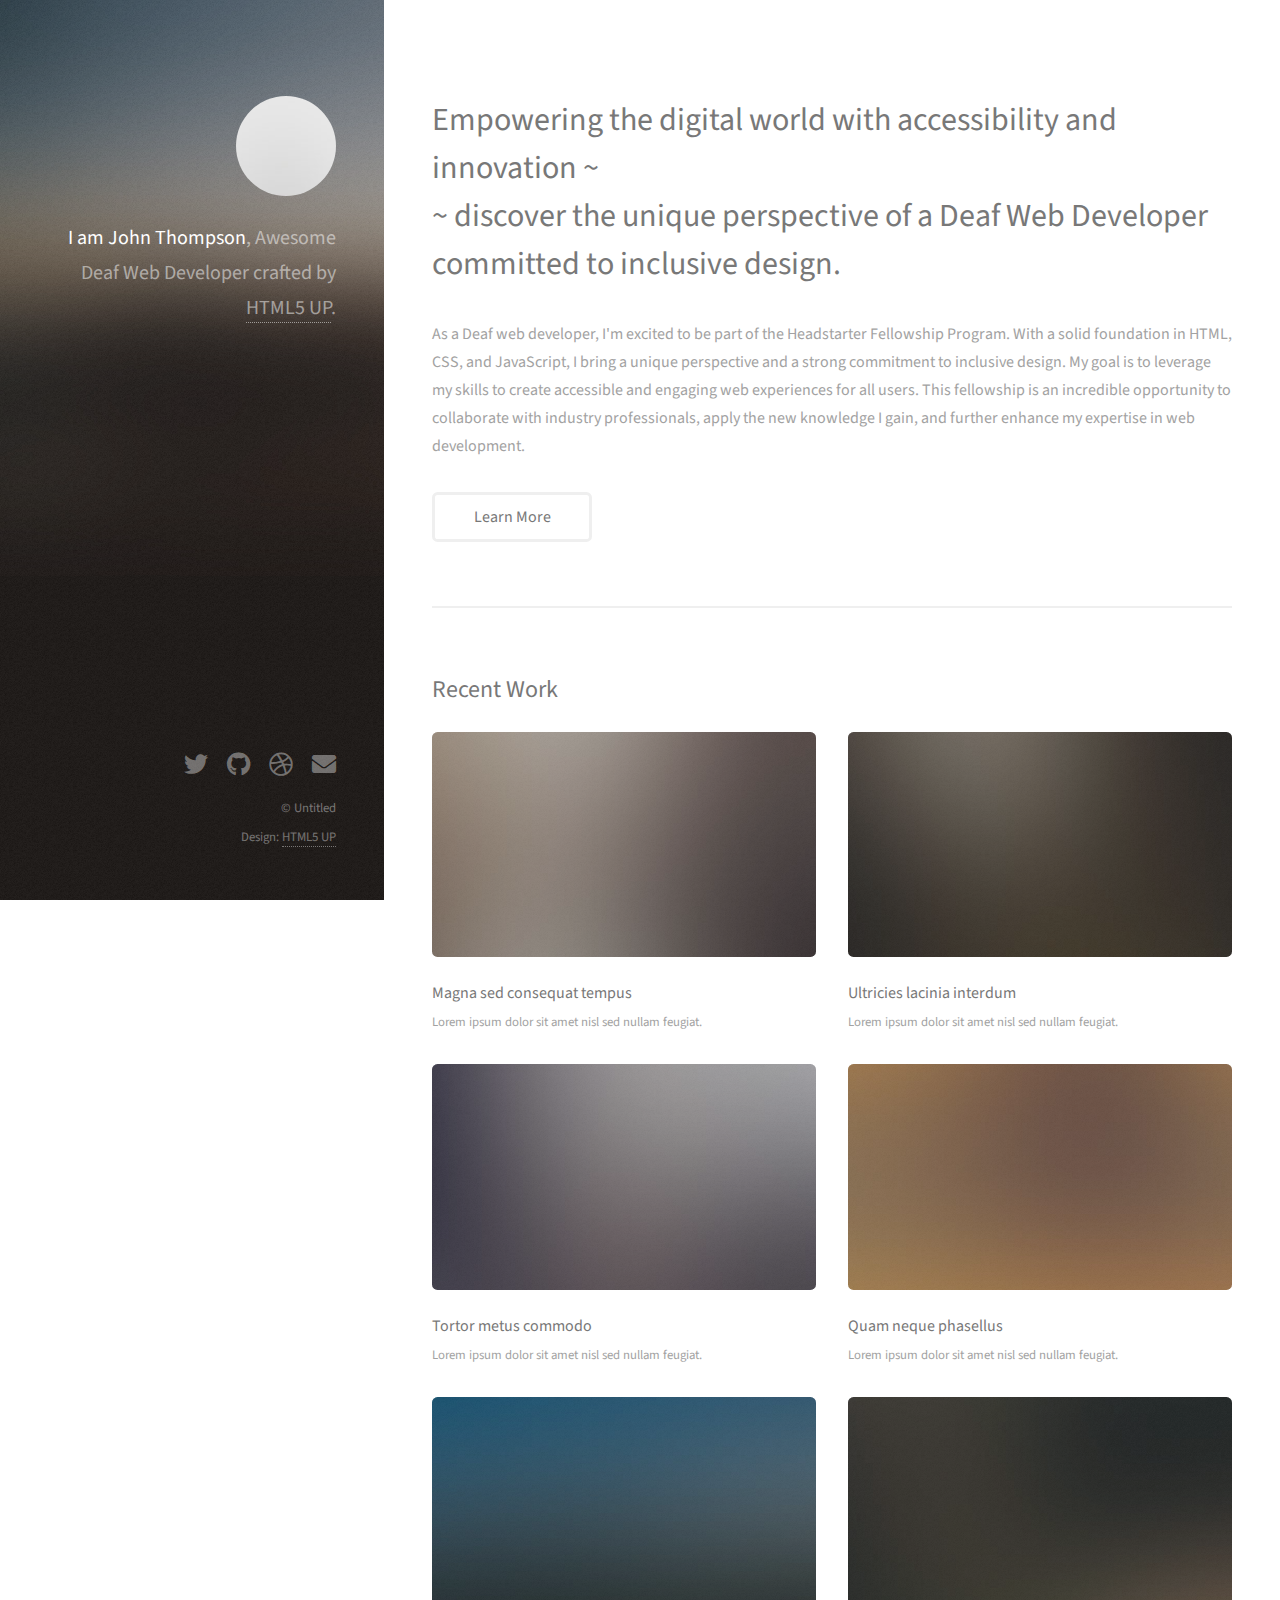
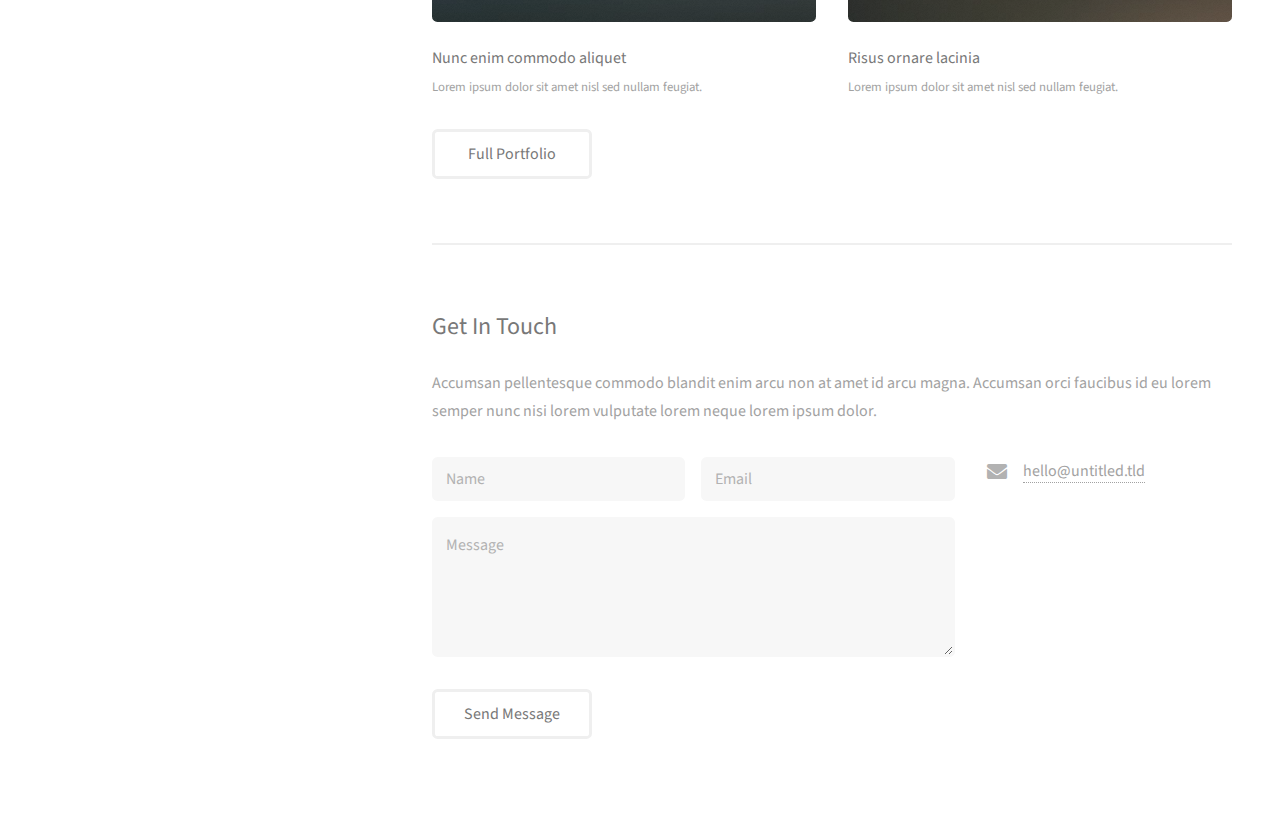
==== index.html @ 538219a6 "added my first edited file" ====
<!DOCTYPE HTML>
<!--
	Strata by HTML5 UP
	html5up.net | @ajlkn
	Free for personal and commercial use under the CCA 3.0 license (html5up.net/license)
-->
<html>
	<head>
		<title>Strata by HTML5 UP</title>
		<meta charset="utf-8" />
		<meta name="viewport" content="width=device-width, initial-scale=1, user-scalable=no" />
		<link rel="stylesheet" href="assets/css/main.css" />
	</head>
	<body class="is-preload">

		<!-- Header -->
			<header id="header">
				<div class="inner">
					<a href="#" class="image avatar"><img src="images/avatar.jpg" alt="" /></a>
					<h1><strong>I am John Thompson</strong>, Awesome Deaf Web Developer<br />
					<br />
					crafted by <a href="http://html5up.net">HTML5 UP</a>.</h1>
				</div>
			</header>

		<!-- Main -->
			<div id="main">

				<!-- One -->
					<section id="one">
						<header class="major">
							<h2>Empowering the digital world with accessibility and innovation ~<br />
							~ discover the unique perspective of a Deaf Web Developer committed to inclusive design.</h2>
						</header>As a Deaf web developer, I'm excited to be part of the Headstarter Fellowship Program. With a solid foundation in HTML, CSS, and JavaScript, I bring a unique perspective and a strong commitment to inclusive design. My goal is to leverage my skills to create accessible and engaging web experiences for all users. This fellowship is an incredible opportunity to collaborate with industry professionals, apply the new knowledge I gain, and further enhance my expertise in web development.</p>
						<ul class="actions">
							<li><a href="#" class="button">Learn More</a></li>
						</ul>
					</section>

				<!-- Two -->
					<section id="two">
						<h2>Recent Work</h2>
						<div class="row">
							<article class="col-6 col-12-xsmall work-item">
								<a href="images/fulls/01.jpg" class="image fit thumb"><img src="images/thumbs/01.jpg" alt="" /></a>
								<h3>Magna sed consequat tempus</h3>
								<p>Lorem ipsum dolor sit amet nisl sed nullam feugiat.</p>
							</article>
							<article class="col-6 col-12-xsmall work-item">
								<a href="images/fulls/02.jpg" class="image fit thumb"><img src="images/thumbs/02.jpg" alt="" /></a>
								<h3>Ultricies lacinia interdum</h3>
								<p>Lorem ipsum dolor sit amet nisl sed nullam feugiat.</p>
							</article>
							<article class="col-6 col-12-xsmall work-item">
								<a href="images/fulls/03.jpg" class="image fit thumb"><img src="images/thumbs/03.jpg" alt="" /></a>
								<h3>Tortor metus commodo</h3>
								<p>Lorem ipsum dolor sit amet nisl sed nullam feugiat.</p>
							</article>
							<article class="col-6 col-12-xsmall work-item">
								<a href="images/fulls/04.jpg" class="image fit thumb"><img src="images/thumbs/04.jpg" alt="" /></a>
								<h3>Quam neque phasellus</h3>
								<p>Lorem ipsum dolor sit amet nisl sed nullam feugiat.</p>
							</article>
							<article class="col-6 col-12-xsmall work-item">
								<a href="images/fulls/05.jpg" class="image fit thumb"><img src="images/thumbs/05.jpg" alt="" /></a>
								<h3>Nunc enim commodo aliquet</h3>
								<p>Lorem ipsum dolor sit amet nisl sed nullam feugiat.</p>
							</article>
							<article class="col-6 col-12-xsmall work-item">
								<a href="images/fulls/06.jpg" class="image fit thumb"><img src="images/thumbs/06.jpg" alt="" /></a>
								<h3>Risus ornare lacinia</h3>
								<p>Lorem ipsum dolor sit amet nisl sed nullam feugiat.</p>
							</article>
						</div>
						<ul class="actions">
							<li><a href="#" class="button">Full Portfolio</a></li>
						</ul>
					</section>

				<!-- Three -->
					<section id="three">
						<h2>Get In Touch</h2>
						<p>Accumsan pellentesque commodo blandit enim arcu non at amet id arcu magna. Accumsan orci faucibus id eu lorem semper nunc nisi lorem vulputate lorem neque lorem ipsum dolor.</p>
						<div class="row">
							<div class="col-8 col-12-small">
								<form method="post" action="#">
									<div class="row gtr-uniform gtr-50">
										<div class="col-6 col-12-xsmall"><input type="text" name="name" id="name" placeholder="Name" /></div>
										<div class="col-6 col-12-xsmall"><input type="email" name="email" id="email" placeholder="Email" /></div>
										<div class="col-12"><textarea name="message" id="message" placeholder="Message" rows="4"></textarea></div>
									</div>
								</form>
								<ul class="actions">
									<li><input type="submit" value="Send Message" /></li>
								</ul>
							</div>
							<div class="col-4 col-12-small">
								<ul class="labeled-icons">
									<li>
										<h3 class="icon solid fa-envelope"><span class="label">Email</span></h3>
										<a href="#">hello@untitled.tld</a>
									</li>
								</ul>
							</div>
						</div>
					</section>

				<!-- Four -->
				<!--
					<section id="four">
						<h2>Elements</h2>

						<section>
							<h4>Text</h4>
							<p>This is <b>bold</b> and this is <strong>strong</strong>. This is <i>italic</i> and this is <em>emphasized</em>.
							This is <sup>superscript</sup> text and this is <sub>subscript</sub> text.
							This is <u>underlined</u> and this is code: <code>for (;;) { ... }</code>. Finally, <a href="#">this is a link</a>.</p>
							<hr />
							<header>
								<h4>Heading with a Subtitle</h4>
								<p>Lorem ipsum dolor sit amet nullam id egestas urna aliquam</p>
							</header>
							<p>Nunc lacinia ante nunc ac lobortis. Interdum adipiscing gravida odio porttitor sem non mi integer non faucibus ornare mi ut ante amet placerat aliquet. Volutpat eu sed ante lacinia sapien lorem accumsan varius montes viverra nibh in adipiscing blandit tempus accumsan.</p>
							<header>
								<h5>Heading with a Subtitle</h5>
								<p>Lorem ipsum dolor sit amet nullam id egestas urna aliquam</p>
							</header>
							<p>Nunc lacinia ante nunc ac lobortis. Interdum adipiscing gravida odio porttitor sem non mi integer non faucibus ornare mi ut ante amet placerat aliquet. Volutpat eu sed ante lacinia sapien lorem accumsan varius montes viverra nibh in adipiscing blandit tempus accumsan.</p>
							<hr />
							<h2>Heading Level 2</h2>
							<h3>Heading Level 3</h3>
							<h4>Heading Level 4</h4>
							<h5>Heading Level 5</h5>
							<h6>Heading Level 6</h6>
							<hr />
							<h5>Blockquote</h5>
							<blockquote>Fringilla nisl. Donec accumsan interdum nisi, quis tincidunt felis sagittis eget tempus euismod. Vestibulum ante ipsum primis in faucibus vestibulum. Blandit adipiscing eu felis iaculis volutpat ac adipiscing accumsan faucibus. Vestibulum ante ipsum primis in faucibus lorem ipsum dolor sit amet nullam adipiscing eu felis.</blockquote>
							<h5>Preformatted</h5>
							<pre><code>i = 0;

while (!deck.isInOrder()) {
print 'Iteration ' + i;
deck.shuffle();
i++;
}

print 'It took ' + i + ' iterations to sort the deck.';</code></pre>
						</section>

						<section>
							<h4>Lists</h4>
							<div class="row">
								<div class="col-6 col-12-xsmall">
									<h5>Unordered</h5>
									<ul>
										<li>Dolor pulvinar etiam magna etiam.</li>
										<li>Sagittis adipiscing lorem eleifend.</li>
										<li>Felis enim feugiat dolore viverra.</li>
									</ul>
									<h5>Alternate</h5>
									<ul class="alt">
										<li>Dolor pulvinar etiam magna etiam.</li>
										<li>Sagittis adipiscing lorem eleifend.</li>
										<li>Felis enim feugiat dolore viverra.</li>
									</ul>
								</div>
								<div class="col-6 col-12-xsmall">
									<h5>Ordered</h5>
									<ol>
										<li>Dolor pulvinar etiam magna etiam.</li>
										<li>Etiam vel felis at lorem sed viverra.</li>
										<li>Felis enim feugiat dolore viverra.</li>
										<li>Dolor pulvinar etiam magna etiam.</li>
										<li>Etiam vel felis at lorem sed viverra.</li>
										<li>Felis enim feugiat dolore viverra.</li>
									</ol>
									<h5>Icons</h5>
									<ul class="icons">
										<li><a href="#" class="icon brands fa-twitter"><span class="label">Twitter</span></a></li>
										<li><a href="#" class="icon brands fa-facebook-f"><span class="label">Facebook</span></a></li>
										<li><a href="#" class="icon brands fa-instagram"><span class="label">Instagram</span></a></li>
										<li><a href="#" class="icon brands fa-github"><span class="label">Github</span></a></li>
										<li><a href="#" class="icon brands fa-dribbble"><span class="label">Dribbble</span></a></li>
										<li><a href="#" class="icon brands fa-tumblr"><span class="label">Tumblr</span></a></li>
									</ul>
								</div>
							</div>
							<h5>Actions</h5>
							<ul class="actions">
								<li><a href="#" class="button primary">Default</a></li>
								<li><a href="#" class="button">Default</a></li>
							</ul>
							<ul class="actions small">
								<li><a href="#" class="button primary small">Small</a></li>
								<li><a href="#" class="button small">Small</a></li>
							</ul>
							<div class="row">
								<div class="col-6 col-12-small">
									<ul class="actions stacked">
										<li><a href="#" class="button primary">Default</a></li>
										<li><a href="#" class="button">Default</a></li>
									</ul>
								</div>
								<div class="col-6 col-12-small">
									<ul class="actions stacked">
										<li><a href="#" class="button primary small">Small</a></li>
										<li><a href="#" class="button small">Small</a></li>
									</ul>
								</div>
								<div class="col-6 col-12-small">
									<ul class="actions stacked">
										<li><a href="#" class="button primary fit">Default</a></li>
										<li><a href="#" class="button fit">Default</a></li>
									</ul>
								</div>
								<div class="col-6 col-12-small">
									<ul class="actions stacked">
										<li><a href="#" class="button primary small fit">Small</a></li>
										<li><a href="#" class="button small fit">Small</a></li>
									</ul>
								</div>
							</div>
						</section>

						<section>
							<h4>Table</h4>
							<h5>Default</h5>
							<div class="table-wrapper">
								<table>
									<thead>
										<tr>
											<th>Name</th>
											<th>Description</th>
											<th>Price</th>
										</tr>
									</thead>
									<tbody>
										<tr>
											<td>Item One</td>
											<td>Ante turpis integer aliquet porttitor.</td>
											<td>29.99</td>
										</tr>
										<tr>
											<td>Item Two</td>
											<td>Vis ac commodo adipiscing arcu aliquet.</td>
											<td>19.99</td>
										</tr>
										<tr>
											<td>Item Three</td>
											<td> Morbi faucibus arcu accumsan lorem.</td>
											<td>29.99</td>
										</tr>
										<tr>
											<td>Item Four</td>
											<td>Vitae integer tempus condimentum.</td>
											<td>19.99</td>
										</tr>
										<tr>
											<td>Item Five</td>
											<td>Ante turpis integer aliquet porttitor.</td>
											<td>29.99</td>
										</tr>
									</tbody>
									<tfoot>
										<tr>
											<td colspan="2"></td>
											<td>100.00</td>
										</tr>
									</tfoot>
								</table>
							</div>

							<h5>Alternate</h5>
							<div class="table-wrapper">
								<table class="alt">
									<thead>
										<tr>
											<th>Name</th>
											<th>Description</th>
											<th>Price</th>
										</tr>
									</thead>
									<tbody>
										<tr>
											<td>Item One</td>
											<td>Ante turpis integer aliquet porttitor.</td>
											<td>29.99</td>
										</tr>
										<tr>
											<td>Item Two</td>
											<td>Vis ac commodo adipiscing arcu aliquet.</td>
											<td>19.99</td>
										</tr>
										<tr>
											<td>Item Three</td>
											<td> Morbi faucibus arcu accumsan lorem.</td>
											<td>29.99</td>
										</tr>
										<tr>
											<td>Item Four</td>
											<td>Vitae integer tempus condimentum.</td>
											<td>19.99</td>
										</tr>
										<tr>
											<td>Item Five</td>
											<td>Ante turpis integer aliquet porttitor.</td>
											<td>29.99</td>
										</tr>
									</tbody>
									<tfoot>
										<tr>
											<td colspan="2"></td>
											<td>100.00</td>
										</tr>
									</tfoot>
								</table>
							</div>
						</section>

						<section>
							<h4>Buttons</h4>
							<ul class="actions">
								<li><a href="#" class="button primary">Primary</a></li>
								<li><a href="#" class="button">Default</a></li>
							</ul>
							<ul class="actions">
								<li><a href="#" class="button large">Large</a></li>
								<li><a href="#" class="button">Default</a></li>
								<li><a href="#" class="button small">Small</a></li>
							</ul>
							<ul class="actions fit">
								<li><a href="#" class="button primary fit">Fit</a></li>
								<li><a href="#" class="button fit">Fit</a></li>
							</ul>
							<ul class="actions fit small">
								<li><a href="#" class="button primary fit small">Fit + Small</a></li>
								<li><a href="#" class="button fit small">Fit + Small</a></li>
							</ul>
							<ul class="actions">
								<li><a href="#" class="button primary icon solid fa-download">Icon</a></li>
								<li><a href="#" class="button icon solid fa-download">Icon</a></li>
							</ul>
							<ul class="actions">
								<li><span class="button primary disabled">Primary</span></li>
								<li><span class="button disabled">Default</span></li>
							</ul>
						</section>

						<section>
							<h4>Form</h4>
							<form method="post" action="#">
								<div class="row gtr-uniform gtr-50">
									<div class="col-6 col-12-xsmall">
										<input type="text" name="demo-name" id="demo-name" value="" placeholder="Name" />
									</div>
									<div class="col-6 col-12-xsmall">
										<input type="email" name="demo-email" id="demo-email" value="" placeholder="Email" />
									</div>
									<div class="col-12">
										<select name="demo-category" id="demo-category">
											<option value="">- Category -</option>
											<option value="1">Manufacturing</option>
											<option value="1">Shipping</option>
											<option value="1">Administration</option>
											<option value="1">Human Resources</option>
										</select>
									</div>
									<div class="col-4 col-12-small">
										<input type="radio" id="demo-priority-low" name="demo-priority" checked>
										<label for="demo-priority-low">Low Priority</label>
									</div>
									<div class="col-4 col-12-small">
										<input type="radio" id="demo-priority-normal" name="demo-priority">
										<label for="demo-priority-normal">Normal Priority</label>
									</div>
									<div class="col-4 col-12-small">
										<input type="radio" id="demo-priority-high" name="demo-priority">
										<label for="demo-priority-high">High Priority</label>
									</div>
									<div class="col-6 col-12-small">
										<input type="checkbox" id="demo-copy" name="demo-copy">
										<label for="demo-copy">Email me a copy of this message</label>
									</div>
									<div class="col-6 col-12-small">
										<input type="checkbox" id="demo-human" name="demo-human" checked>
										<label for="demo-human">I am a human and not a robot</label>
									</div>
									<div class="col-12">
										<textarea name="demo-message" id="demo-message" placeholder="Enter your message" rows="6"></textarea>
									</div>
									<div class="col-12">
										<ul class="actions">
											<li><input type="submit" value="Send Message" class="primary" /></li>
											<li><input type="reset" value="Reset" /></li>
										</ul>
									</div>
								</div>
							</form>
						</section>

						<section>
							<h4>Image</h4>
							<h5>Fit</h5>
							<div class="box alt">
								<div class="row gtr-50 gtr-uniform">
									<div class="col-12"><span class="image fit"><img src="images/fulls/05.jpg" alt="" /></span></div>
									<div class="col-4"><span class="image fit"><img src="images/thumbs/01.jpg" alt="" /></span></div>
									<div class="col-4"><span class="image fit"><img src="images/thumbs/02.jpg" alt="" /></span></div>
									<div class="col-4"><span class="image fit"><img src="images/thumbs/03.jpg" alt="" /></span></div>
									<div class="col-4"><span class="image fit"><img src="images/thumbs/04.jpg" alt="" /></span></div>
									<div class="col-4"><span class="image fit"><img src="images/thumbs/05.jpg" alt="" /></span></div>
									<div class="col-4"><span class="image fit"><img src="images/thumbs/06.jpg" alt="" /></span></div>
									<div class="col-4"><span class="image fit"><img src="images/thumbs/03.jpg" alt="" /></span></div>
									<div class="col-4"><span class="image fit"><img src="images/thumbs/02.jpg" alt="" /></span></div>
									<div class="col-4"><span class="image fit"><img src="images/thumbs/01.jpg" alt="" /></span></div>
								</div>
							</div>
							<h5>Left &amp; Right</h5>
							<p><span class="image left"><img src="images/avatar.jpg" alt="" /></span>Fringilla nisl. Donec accumsan interdum nisi, quis tincidunt felis sagittis eget. tempus euismod. Vestibulum ante ipsum primis in faucibus vestibulum. Blandit adipiscing eu felis iaculis volutpat ac adipiscing accumsan eu faucibus. Integer ac pellentesque praesent tincidunt felis sagittis eget. tempus euismod. Vestibulum ante ipsum primis in faucibus vestibulum. Blandit adipiscing eu felis iaculis volutpat ac adipiscing accumsan eu faucibus. Integer ac pellentesque praesent. Donec accumsan interdum nisi, quis tincidunt felis sagittis eget. tempus euismod. Vestibulum ante ipsum primis in faucibus vestibulum. Blandit adipiscing eu felis iaculis volutpat ac adipiscing accumsan eu faucibus. Integer ac pellentesque praesent tincidunt felis sagittis eget. tempus euismod. Vestibulum ante ipsum primis in faucibus vestibulum. Blandit adipiscing eu felis iaculis volutpat ac adipiscing accumsan eu faucibus. Integer ac pellentesque praesent.</p>
							<p><span class="image right"><img src="images/avatar.jpg" alt="" /></span>Fringilla nisl. Donec accumsan interdum nisi, quis tincidunt felis sagittis eget. tempus euismod. Vestibulum ante ipsum primis in faucibus vestibulum. Blandit adipiscing eu felis iaculis volutpat ac adipiscing accumsan eu faucibus. Integer ac pellentesque praesent tincidunt felis sagittis eget. tempus euismod. Vestibulum ante ipsum primis in faucibus vestibulum. Blandit adipiscing eu felis iaculis volutpat ac adipiscing accumsan eu faucibus. Integer ac pellentesque praesent. Donec accumsan interdum nisi, quis tincidunt felis sagittis eget. tempus euismod. Vestibulum ante ipsum primis in faucibus vestibulum. Blandit adipiscing eu felis iaculis volutpat ac adipiscing accumsan eu faucibus. Integer ac pellentesque praesent tincidunt felis sagittis eget. tempus euismod. Vestibulum ante ipsum primis in faucibus vestibulum. Blandit adipiscing eu felis iaculis volutpat ac adipiscing accumsan eu faucibus. Integer ac pellentesque praesent.</p>
						</section>

					</section>
				-->

			</div>

		<!-- Footer -->
			<footer id="footer">
				<div class="inner">
					<ul class="icons">
						<li><a href="#" class="icon brands fa-twitter"><span class="label">Twitter</span></a></li>
						<li><a href="#" class="icon brands fa-github"><span class="label">Github</span></a></li>
						<li><a href="#" class="icon brands fa-dribbble"><span class="label">Dribbble</span></a></li>
						<li><a href="#" class="icon solid fa-envelope"><span class="label">Email</span></a></li>
					</ul>
					<ul class="copyright">
						<li>&copy; Untitled</li><li>Design: <a href="http://html5up.net">HTML5 UP</a></li>
					</ul>
				</div>
			</footer>

		<!-- Scripts -->
			<script src="assets/js/jquery.min.js"></script>
			<script src="assets/js/jquery.poptrox.min.js"></script>
			<script src="assets/js/browser.min.js"></script>
			<script src="assets/js/breakpoints.min.js"></script>
			<script src="assets/js/util.js"></script>
			<script src="assets/js/main.js"></script>

	</body>
</html>
---- assets/css/main.css ----
@import url("fontawesome-all.min.css");
@import url("https://fonts.googleapis.com/css?family=Source+Sans+Pro:400,400italic");

/*
	Strata by HTML5 UP
	html5up.net | @ajlkn
	Free for personal and commercial use under the CCA 3.0 license (html5up.net/license)
*/

html, body, div, span, applet, object,
iframe, h1, h2, h3, h4, h5, h6, p, blockquote,
pre, a, abbr, acronym, address, big, cite,
code, del, dfn, em, img, ins, kbd, q, s, samp,
small, strike, strong, sub, sup, tt, var, b,
u, i, center, dl, dt, dd, ol, ul, li, fieldset,
form, label, legend, table, caption, tbody,
tfoot, thead, tr, th, td, article, aside,
canvas, details, embed, figure, figcaption,
footer, header, hgroup, menu, nav, output, ruby,
section, summary, time, mark, audio, video {
	margin: 0;
	padding: 0;
	border: 0;
	font-size: 100%;
	font: inherit;
	vertical-align: baseline;}

article, aside, details, figcaption, figure,
footer, header, hgroup, menu, nav, section {
	display: block;}

body {
	line-height: 1;
}

ol, ul {
	list-style: none;
}

blockquote, q {
	quotes: none;
}

	blockquote:before, blockquote:after, q:before, q:after {
		content: '';
		content: none;
	}

table {
	border-collapse: collapse;
	border-spacing: 0;
}

body {
	-webkit-text-size-adjust: none;
}

mark {
	background-color: transparent;
	color: inherit;
}

input::-moz-focus-inner {
	border: 0;
	padding: 0;
}

input, select, textarea {
	-moz-appearance: none;
	-webkit-appearance: none;
	-ms-appearance: none;
	appearance: none;
}

/* Basic */

	html {
		box-sizing: border-box;
	}

	*, *:before, *:after {
		box-sizing: inherit;
	}

	body {
		background: #fff;
	}

		body.is-preload *, body.is-preload *:before, body.is-preload *:after {
			-moz-animation: none !important;
			-webkit-animation: none !important;
			-ms-animation: none !important;
			animation: none !important;
			-moz-transition: none !important;
			-webkit-transition: none !important;
			-ms-transition: none !important;
			transition: none !important;
		}

	body, input, select, textarea {
		color: #a2a2a2;
		font-family: "Source Sans Pro", Helvetica, sans-serif;
		font-size: 16pt;
		font-weight: 400;
		line-height: 1.75em;
	}

	a {
		-moz-transition: color 0.2s ease-in-out, border-color 0.2s ease-in-out;
		-webkit-transition: color 0.2s ease-in-out, border-color 0.2s ease-in-out;
		-ms-transition: color 0.2s ease-in-out, border-color 0.2s ease-in-out;
		transition: color 0.2s ease-in-out, border-color 0.2s ease-in-out;
		border-bottom: dotted 1px;
		color: #49bf9d;
		text-decoration: none;
	}

		a:hover {
			border-bottom-color: transparent;
			color: #49bf9d !important;
			text-decoration: none;
		}

	strong, b {
		color: #787878;
		font-weight: 400;
	}

	em, i {
		font-style: italic;
	}

	p {
		margin: 0 0 2em 0;
	}

	h1, h2, h3, h4, h5, h6 {
		color: #787878;
		font-weight: 400;
		line-height: 1em;
		margin: 0 0 1em 0;
	}

		h1 a, h2 a, h3 a, h4 a, h5 a, h6 a {
			color: inherit;
			text-decoration: none;
		}

	h1 {
		font-size: 2em;
		line-height: 1.5em;
	}

	h2 {
		font-size: 1.5em;
		line-height: 1.5em;
	}

	h3 {
		font-size: 1.25em;
		line-height: 1.5em;
	}

	h4 {
		font-size: 1.1em;
		line-height: 1.5em;
	}

	h5 {
		font-size: 0.9em;
		line-height: 1.5em;
	}

	h6 {
		font-size: 0.7em;
		line-height: 1.5em;
	}

	sub {
		font-size: 0.8em;
		position: relative;
		top: 0.5em;
	}

	sup {
		font-size: 0.8em;
		position: relative;
		top: -0.5em;
	}

	hr {
		border: 0;
		border-bottom: solid 2px #efefef;
		margin: 2em 0;
	}

		hr.major {
			margin: 3em 0;
		}

	blockquote {
		border-left: solid 6px #efefef;
		font-style: italic;
		margin: 0 0 2em 0;
		padding: 0.5em 0 0.5em 1.5em;
	}

	code {
		background: #f7f7f7;
		border-radius: 0.35em;
		border: solid 2px #efefef;
		font-family: "Courier New", monospace;
		font-size: 0.9em;
		margin: 0 0.25em;
		padding: 0.25em 0.65em;
	}

	pre {
		-webkit-overflow-scrolling: touch;
		font-family: "Courier New", monospace;
		font-size: 0.9em;
		margin: 0 0 2em 0;
	}

		pre code {
			display: block;
			line-height: 1.75em;
			padding: 1em 1.5em;
			overflow-x: auto;
		}

	.align-left {
		text-align: left;
	}

	.align-center {
		text-align: center;
	}

	.align-right {
		text-align: right;
	}

/* Container */

	.container {
		margin: 0 auto;
		max-width: calc(100% - 4em);
		width: 100%;
	}

		.container.xsmall {
			width: 25%;
		}

		.container.small {
			width: 50%;
		}

		.container.medium {
			width: 75%;
		}

		.container.large {
			width: 125%;
		}

		.container.xlarge {
			width: 150%;
		}

		.container.max {
			width: 100%;
		}

		@media screen and (max-width: 980px) {

			.container {
				width: 100% !important;
				max-width: 100% !important;
			}

		}

		@media screen and (max-width: 480px) {

			.container {
				max-width: calc(100% - 3em);
			}

		}

/* Row */

	.row {
		display: flex;
		flex-wrap: wrap;
		box-sizing: border-box;
		align-items: stretch;
	}

		.row > * {
			box-sizing: border-box;
		}

		.row.gtr-uniform > * > :last-child {
			margin-bottom: 0;
		}

		.row.aln-left {
			justify-content: flex-start;
		}

		.row.aln-center {
			justify-content: center;
		}

		.row.aln-right {
			justify-content: flex-end;
		}

		.row.aln-top {
			align-items: flex-start;
		}

		.row.aln-middle {
			align-items: center;
		}

		.row.aln-bottom {
			align-items: flex-end;
		}

		.row > .imp {
			order: -1;
		}

		.row > .col-1 {
			width: 8.33333%;
		}

		.row > .off-1 {
			margin-left: 8.33333%;
		}

		.row > .col-2 {
			width: 16.66667%;
		}

		.row > .off-2 {
			margin-left: 16.66667%;
		}

		.row > .col-3 {
			width: 25%;
		}

		.row > .off-3 {
			margin-left: 25%;
		}

		.row > .col-4 {
			width: 33.33333%;
		}

		.row > .off-4 {
			margin-left: 33.33333%;
		}

		.row > .col-5 {
			width: 41.66667%;
		}

		.row > .off-5 {
			margin-left: 41.66667%;
		}

		.row > .col-6 {
			width: 50%;
		}

		.row > .off-6 {
			margin-left: 50%;
		}

		.row > .col-7 {
			width: 58.33333%;
		}

		.row > .off-7 {
			margin-left: 58.33333%;
		}

		.row > .col-8 {
			width: 66.66667%;
		}

		.row > .off-8 {
			margin-left: 66.66667%;
		}

		.row > .col-9 {
			width: 75%;
		}

		.row > .off-9 {
			margin-left: 75%;
		}

		.row > .col-10 {
			width: 83.33333%;
		}

		.row > .off-10 {
			margin-left: 83.33333%;
		}

		.row > .col-11 {
			width: 91.66667%;
		}

		.row > .off-11 {
			margin-left: 91.66667%;
		}

		.row > .col-12 {
			width: 100%;
		}

		.row > .off-12 {
			margin-left: 100%;
		}

		.row.gtr-0 {
			margin-top: 0;
			margin-left: 0em;
		}

			.row.gtr-0 > * {
				padding: 0 0 0 0em;
			}

			.row.gtr-0.gtr-uniform {
				margin-top: 0em;
			}

				.row.gtr-0.gtr-uniform > * {
					padding-top: 0em;
				}

		.row.gtr-25 {
			margin-top: 0;
			margin-left: -0.625em;
		}

			.row.gtr-25 > * {
				padding: 0 0 0 0.625em;
			}

			.row.gtr-25.gtr-uniform {
				margin-top: -0.625em;
			}

				.row.gtr-25.gtr-uniform > * {
					padding-top: 0.625em;
				}

		.row.gtr-50 {
			margin-top: 0;
			margin-left: -1.25em;
		}

			.row.gtr-50 > * {
				padding: 0 0 0 1.25em;
			}

			.row.gtr-50.gtr-uniform {
				margin-top: -1.25em;
			}

				.row.gtr-50.gtr-uniform > * {
					padding-top: 1.25em;
				}

		.row {
			margin-top: 0;
			margin-left: -2.5em;
		}

			.row > * {
				padding: 0 0 0 2.5em;
			}

			.row.gtr-uniform {
				margin-top: -2.5em;
			}

				.row.gtr-uniform > * {
					padding-top: 2.5em;
				}

		.row.gtr-150 {
			margin-top: 0;
			margin-left: -3.75em;
		}

			.row.gtr-150 > * {
				padding: 0 0 0 3.75em;
			}

			.row.gtr-150.gtr-uniform {
				margin-top: -3.75em;
			}

				.row.gtr-150.gtr-uniform > * {
					padding-top: 3.75em;
				}

		.row.gtr-200 {
			margin-top: 0;
			margin-left: -5em;
		}

			.row.gtr-200 > * {
				padding: 0 0 0 5em;
			}

			.row.gtr-200.gtr-uniform {
				margin-top: -5em;
			}

				.row.gtr-200.gtr-uniform > * {
					padding-top: 5em;
				}

		@media screen and (max-width: 1800px) {

			.row {
				display: flex;
				flex-wrap: wrap;
				box-sizing: border-box;
				align-items: stretch;
			}

				.row > * {
					box-sizing: border-box;
				}

				.row.gtr-uniform > * > :last-child {
					margin-bottom: 0;
				}

				.row.aln-left {
					justify-content: flex-start;
				}

				.row.aln-center {
					justify-content: center;
				}

				.row.aln-right {
					justify-content: flex-end;
				}

				.row.aln-top {
					align-items: flex-start;
				}

				.row.aln-middle {
					align-items: center;
				}

				.row.aln-bottom {
					align-items: flex-end;
				}

				.row > .imp-xlarge {
					order: -1;
				}

				.row > .col-1-xlarge {
					width: 8.33333%;
				}

				.row > .off-1-xlarge {
					margin-left: 8.33333%;
				}

				.row > .col-2-xlarge {
					width: 16.66667%;
				}

				.row > .off-2-xlarge {
					margin-left: 16.66667%;
				}

				.row > .col-3-xlarge {
					width: 25%;
				}

				.row > .off-3-xlarge {
					margin-left: 25%;
				}

				.row > .col-4-xlarge {
					width: 33.33333%;
				}

				.row > .off-4-xlarge {
					margin-left: 33.33333%;
				}

				.row > .col-5-xlarge {
					width: 41.66667%;
				}

				.row > .off-5-xlarge {
					margin-left: 41.66667%;
				}

				.row > .col-6-xlarge {
					width: 50%;
				}

				.row > .off-6-xlarge {
					margin-left: 50%;
				}

				.row > .col-7-xlarge {
					width: 58.33333%;
				}

				.row > .off-7-xlarge {
					margin-left: 58.33333%;
				}

				.row > .col-8-xlarge {
					width: 66.66667%;
				}

				.row > .off-8-xlarge {
					margin-left: 66.66667%;
				}

				.row > .col-9-xlarge {
					width: 75%;
				}

				.row > .off-9-xlarge {
					margin-left: 75%;
				}

				.row > .col-10-xlarge {
					width: 83.33333%;
				}

				.row > .off-10-xlarge {
					margin-left: 83.33333%;
				}

				.row > .col-11-xlarge {
					width: 91.66667%;
				}

				.row > .off-11-xlarge {
					margin-left: 91.66667%;
				}

				.row > .col-12-xlarge {
					width: 100%;
				}

				.row > .off-12-xlarge {
					margin-left: 100%;
				}

				.row.gtr-0 {
					margin-top: 0;
					margin-left: 0em;
				}

					.row.gtr-0 > * {
						padding: 0 0 0 0em;
					}

					.row.gtr-0.gtr-uniform {
						margin-top: 0em;
					}

						.row.gtr-0.gtr-uniform > * {
							padding-top: 0em;
						}

				.row.gtr-25 {
					margin-top: 0;
					margin-left: -0.625em;
				}

					.row.gtr-25 > * {
						padding: 0 0 0 0.625em;
					}

					.row.gtr-25.gtr-uniform {
						margin-top: -0.625em;
					}

						.row.gtr-25.gtr-uniform > * {
							padding-top: 0.625em;
						}

				.row.gtr-50 {
					margin-top: 0;
					margin-left: -1.25em;
				}

					.row.gtr-50 > * {
						padding: 0 0 0 1.25em;
					}

					.row.gtr-50.gtr-uniform {
						margin-top: -1.25em;
					}

						.row.gtr-50.gtr-uniform > * {
							padding-top: 1.25em;
						}

				.row {
					margin-top: 0;
					margin-left: -2.5em;
				}

					.row > * {
						padding: 0 0 0 2.5em;
					}

					.row.gtr-uniform {
						margin-top: -2.5em;
					}

						.row.gtr-uniform > * {
							padding-top: 2.5em;
						}

				.row.gtr-150 {
					margin-top: 0;
					margin-left: -3.75em;
				}

					.row.gtr-150 > * {
						padding: 0 0 0 3.75em;
					}

					.row.gtr-150.gtr-uniform {
						margin-top: -3.75em;
					}

						.row.gtr-150.gtr-uniform > * {
							padding-top: 3.75em;
						}

				.row.gtr-200 {
					margin-top: 0;
					margin-left: -5em;
				}

					.row.gtr-200 > * {
						padding: 0 0 0 5em;
					}

					.row.gtr-200.gtr-uniform {
						margin-top: -5em;
					}

						.row.gtr-200.gtr-uniform > * {
							padding-top: 5em;
						}

		}

		@media screen and (max-width: 1280px) {

			.row {
				display: flex;
				flex-wrap: wrap;
				box-sizing: border-box;
				align-items: stretch;
			}

				.row > * {
					box-sizing: border-box;
				}

				.row.gtr-uniform > * > :last-child {
					margin-bottom: 0;
				}

				.row.aln-left {
					justify-content: flex-start;
				}

				.row.aln-center {
					justify-content: center;
				}

				.row.aln-right {
					justify-content: flex-end;
				}

				.row.aln-top {
					align-items: flex-start;
				}

				.row.aln-middle {
					align-items: center;
				}

				.row.aln-bottom {
					align-items: flex-end;
				}

				.row > .imp-large {
					order: -1;
				}

				.row > .col-1-large {
					width: 8.33333%;
				}

				.row > .off-1-large {
					margin-left: 8.33333%;
				}

				.row > .col-2-large {
					width: 16.66667%;
				}

				.row > .off-2-large {
					margin-left: 16.66667%;
				}

				.row > .col-3-large {
					width: 25%;
				}

				.row > .off-3-large {
					margin-left: 25%;
				}

				.row > .col-4-large {
					width: 33.33333%;
				}

				.row > .off-4-large {
					margin-left: 33.33333%;
				}

				.row > .col-5-large {
					width: 41.66667%;
				}

				.row > .off-5-large {
					margin-left: 41.66667%;
				}

				.row > .col-6-large {
					width: 50%;
				}

				.row > .off-6-large {
					margin-left: 50%;
				}

				.row > .col-7-large {
					width: 58.33333%;
				}

				.row > .off-7-large {
					margin-left: 58.33333%;
				}

				.row > .col-8-large {
					width: 66.66667%;
				}

				.row > .off-8-large {
					margin-left: 66.66667%;
				}

				.row > .col-9-large {
					width: 75%;
				}

				.row > .off-9-large {
					margin-left: 75%;
				}

				.row > .col-10-large {
					width: 83.33333%;
				}

				.row > .off-10-large {
					margin-left: 83.33333%;
				}

				.row > .col-11-large {
					width: 91.66667%;
				}

				.row > .off-11-large {
					margin-left: 91.66667%;
				}

				.row > .col-12-large {
					width: 100%;
				}

				.row > .off-12-large {
					margin-left: 100%;
				}

				.row.gtr-0 {
					margin-top: 0;
					margin-left: 0em;
				}

					.row.gtr-0 > * {
						padding: 0 0 0 0em;
					}

					.row.gtr-0.gtr-uniform {
						margin-top: 0em;
					}

						.row.gtr-0.gtr-uniform > * {
							padding-top: 0em;
						}

				.row.gtr-25 {
					margin-top: 0;
					margin-left: -0.5em;
				}

					.row.gtr-25 > * {
						padding: 0 0 0 0.5em;
					}

					.row.gtr-25.gtr-uniform {
						margin-top: -0.5em;
					}

						.row.gtr-25.gtr-uniform > * {
							padding-top: 0.5em;
						}

				.row.gtr-50 {
					margin-top: 0;
					margin-left: -1em;
				}

					.row.gtr-50 > * {
						padding: 0 0 0 1em;
					}

					.row.gtr-50.gtr-uniform {
						margin-top: -1em;
					}

						.row.gtr-50.gtr-uniform > * {
							padding-top: 1em;
						}

				.row {
					margin-top: 0;
					margin-left: -2em;
				}

					.row > * {
						padding: 0 0 0 2em;
					}

					.row.gtr-uniform {
						margin-top: -2em;
					}

						.row.gtr-uniform > * {
							padding-top: 2em;
						}

				.row.gtr-150 {
					margin-top: 0;
					margin-left: -3em;
				}

					.row.gtr-150 > * {
						padding: 0 0 0 3em;
					}

					.row.gtr-150.gtr-uniform {
						margin-top: -3em;
					}

						.row.gtr-150.gtr-uniform > * {
							padding-top: 3em;
						}

				.row.gtr-200 {
					margin-top: 0;
					margin-left: -4em;
				}

					.row.gtr-200 > * {
						padding: 0 0 0 4em;
					}

					.row.gtr-200.gtr-uniform {
						margin-top: -4em;
					}

						.row.gtr-200.gtr-uniform > * {
							padding-top: 4em;
						}

		}

		@media screen and (max-width: 980px) {

			.row {
				display: flex;
				flex-wrap: wrap;
				box-sizing: border-box;
				align-items: stretch;
			}

				.row > * {
					box-sizing: border-box;
				}

				.row.gtr-uniform > * > :last-child {
					margin-bottom: 0;
				}

				.row.aln-left {
					justify-content: flex-start;
				}

				.row.aln-center {
					justify-content: center;
				}

				.row.aln-right {
					justify-content: flex-end;
				}

				.row.aln-top {
					align-items: flex-start;
				}

				.row.aln-middle {
					align-items: center;
				}

				.row.aln-bottom {
					align-items: flex-end;
				}

				.row > .imp-medium {
					order: -1;
				}

				.row > .col-1-medium {
					width: 8.33333%;
				}

				.row > .off-1-medium {
					margin-left: 8.33333%;
				}

				.row > .col-2-medium {
					width: 16.66667%;
				}

				.row > .off-2-medium {
					margin-left: 16.66667%;
				}

				.row > .col-3-medium {
					width: 25%;
				}

				.row > .off-3-medium {
					margin-left: 25%;
				}

				.row > .col-4-medium {
					width: 33.33333%;
				}

				.row > .off-4-medium {
					margin-left: 33.33333%;
				}

				.row > .col-5-medium {
					width: 41.66667%;
				}

				.row > .off-5-medium {
					margin-left: 41.66667%;
				}

				.row > .col-6-medium {
					width: 50%;
				}

				.row > .off-6-medium {
					margin-left: 50%;
				}

				.row > .col-7-medium {
					width: 58.33333%;
				}

				.row > .off-7-medium {
					margin-left: 58.33333%;
				}

				.row > .col-8-medium {
					width: 66.66667%;
				}

				.row > .off-8-medium {
					margin-left: 66.66667%;
				}

				.row > .col-9-medium {
					width: 75%;
				}

				.row > .off-9-medium {
					margin-left: 75%;
				}

				.row > .col-10-medium {
					width: 83.33333%;
				}

				.row > .off-10-medium {
					margin-left: 83.33333%;
				}

				.row > .col-11-medium {
					width: 91.66667%;
				}

				.row > .off-11-medium {
					margin-left: 91.66667%;
				}

				.row > .col-12-medium {
					width: 100%;
				}

				.row > .off-12-medium {
					margin-left: 100%;
				}

				.row.gtr-0 {
					margin-top: 0;
					margin-left: 0em;
				}

					.row.gtr-0 > * {
						padding: 0 0 0 0em;
					}

					.row.gtr-0.gtr-uniform {
						margin-top: 0em;
					}

						.row.gtr-0.gtr-uniform > * {
							padding-top: 0em;
						}

				.row.gtr-25 {
					margin-top: 0;
					margin-left: -0.5em;
				}

					.row.gtr-25 > * {
						padding: 0 0 0 0.5em;
					}

					.row.gtr-25.gtr-uniform {
						margin-top: -0.5em;
					}

						.row.gtr-25.gtr-uniform > * {
							padding-top: 0.5em;
						}

				.row.gtr-50 {
					margin-top: 0;
					margin-left: -1em;
				}

					.row.gtr-50 > * {
						padding: 0 0 0 1em;
					}

					.row.gtr-50.gtr-uniform {
						margin-top: -1em;
					}

						.row.gtr-50.gtr-uniform > * {
							padding-top: 1em;
						}

				.row {
					margin-top: 0;
					margin-left: -2em;
				}

					.row > * {
						padding: 0 0 0 2em;
					}

					.row.gtr-uniform {
						margin-top: -2em;
					}

						.row.gtr-uniform > * {
							padding-top: 2em;
						}

				.row.gtr-150 {
					margin-top: 0;
					margin-left: -3em;
				}

					.row.gtr-150 > * {
						padding: 0 0 0 3em;
					}

					.row.gtr-150.gtr-uniform {
						margin-top: -3em;
					}

						.row.gtr-150.gtr-uniform > * {
							padding-top: 3em;
						}

				.row.gtr-200 {
					margin-top: 0;
					margin-left: -4em;
				}

					.row.gtr-200 > * {
						padding: 0 0 0 4em;
					}

					.row.gtr-200.gtr-uniform {
						margin-top: -4em;
					}

						.row.gtr-200.gtr-uniform > * {
							padding-top: 4em;
						}

		}

		@media screen and (max-width: 736px) {

			.row {
				display: flex;
				flex-wrap: wrap;
				box-sizing: border-box;
				align-items: stretch;
			}

				.row > * {
					box-sizing: border-box;
				}

				.row.gtr-uniform > * > :last-child {
					margin-bottom: 0;
				}

				.row.aln-left {
					justify-content: flex-start;
				}

				.row.aln-center {
					justify-content: center;
				}

				.row.aln-right {
					justify-content: flex-end;
				}

				.row.aln-top {
					align-items: flex-start;
				}

				.row.aln-middle {
					align-items: center;
				}

				.row.aln-bottom {
					align-items: flex-end;
				}

				.row > .imp-small {
					order: -1;
				}

				.row > .col-1-small {
					width: 8.33333%;
				}

				.row > .off-1-small {
					margin-left: 8.33333%;
				}

				.row > .col-2-small {
					width: 16.66667%;
				}

				.row > .off-2-small {
					margin-left: 16.66667%;
				}

				.row > .col-3-small {
					width: 25%;
				}

				.row > .off-3-small {
					margin-left: 25%;
				}

				.row > .col-4-small {
					width: 33.33333%;
				}

				.row > .off-4-small {
					margin-left: 33.33333%;
				}

				.row > .col-5-small {
					width: 41.66667%;
				}

				.row > .off-5-small {
					margin-left: 41.66667%;
				}

				.row > .col-6-small {
					width: 50%;
				}

				.row > .off-6-small {
					margin-left: 50%;
				}

				.row > .col-7-small {
					width: 58.33333%;
				}

				.row > .off-7-small {
					margin-left: 58.33333%;
				}

				.row > .col-8-small {
					width: 66.66667%;
				}

				.row > .off-8-small {
					margin-left: 66.66667%;
				}

				.row > .col-9-small {
					width: 75%;
				}

				.row > .off-9-small {
					margin-left: 75%;
				}

				.row > .col-10-small {
					width: 83.33333%;
				}

				.row > .off-10-small {
					margin-left: 83.33333%;
				}

				.row > .col-11-small {
					width: 91.66667%;
				}

				.row > .off-11-small {
					margin-left: 91.66667%;
				}

				.row > .col-12-small {
					width: 100%;
				}

				.row > .off-12-small {
					margin-left: 100%;
				}

				.row.gtr-0 {
					margin-top: 0;
					margin-left: 0em;
				}

					.row.gtr-0 > * {
						padding: 0 0 0 0em;
					}

					.row.gtr-0.gtr-uniform {
						margin-top: 0em;
					}

						.row.gtr-0.gtr-uniform > * {
							padding-top: 0em;
						}

				.row.gtr-25 {
					margin-top: 0;
					margin-left: -0.375em;
				}

					.row.gtr-25 > * {
						padding: 0 0 0 0.375em;
					}

					.row.gtr-25.gtr-uniform {
						margin-top: -0.375em;
					}

						.row.gtr-25.gtr-uniform > * {
							padding-top: 0.375em;
						}

				.row.gtr-50 {
					margin-top: 0;
					margin-left: -0.75em;
				}

					.row.gtr-50 > * {
						padding: 0 0 0 0.75em;
					}

					.row.gtr-50.gtr-uniform {
						margin-top: -0.75em;
					}

						.row.gtr-50.gtr-uniform > * {
							padding-top: 0.75em;
						}

				.row {
					margin-top: 0;
					margin-left: -1.5em;
				}

					.row > * {
						padding: 0 0 0 1.5em;
					}

					.row.gtr-uniform {
						margin-top: -1.5em;
					}

						.row.gtr-uniform > * {
							padding-top: 1.5em;
						}

				.row.gtr-150 {
					margin-top: 0;
					margin-left: -2.25em;
				}

					.row.gtr-150 > * {
						padding: 0 0 0 2.25em;
					}

					.row.gtr-150.gtr-uniform {
						margin-top: -2.25em;
					}

						.row.gtr-150.gtr-uniform > * {
							padding-top: 2.25em;
						}

				.row.gtr-200 {
					margin-top: 0;
					margin-left: -3em;
				}

					.row.gtr-200 > * {
						padding: 0 0 0 3em;
					}

					.row.gtr-200.gtr-uniform {
						margin-top: -3em;
					}

						.row.gtr-200.gtr-uniform > * {
							padding-top: 3em;
						}

		}

		@media screen and (max-width: 480px) {

			.row {
				display: flex;
				flex-wrap: wrap;
				box-sizing: border-box;
				align-items: stretch;
			}

				.row > * {
					box-sizing: border-box;
				}

				.row.gtr-uniform > * > :last-child {
					margin-bottom: 0;
				}

				.row.aln-left {
					justify-content: flex-start;
				}

				.row.aln-center {
					justify-content: center;
				}

				.row.aln-right {
					justify-content: flex-end;
				}

				.row.aln-top {
					align-items: flex-start;
				}

				.row.aln-middle {
					align-items: center;
				}

				.row.aln-bottom {
					align-items: flex-end;
				}

				.row > .imp-xsmall {
					order: -1;
				}

				.row > .col-1-xsmall {
					width: 8.33333%;
				}

				.row > .off-1-xsmall {
					margin-left: 8.33333%;
				}

				.row > .col-2-xsmall {
					width: 16.66667%;
				}

				.row > .off-2-xsmall {
					margin-left: 16.66667%;
				}

				.row > .col-3-xsmall {
					width: 25%;
				}

				.row > .off-3-xsmall {
					margin-left: 25%;
				}

				.row > .col-4-xsmall {
					width: 33.33333%;
				}

				.row > .off-4-xsmall {
					margin-left: 33.33333%;
				}

				.row > .col-5-xsmall {
					width: 41.66667%;
				}

				.row > .off-5-xsmall {
					margin-left: 41.66667%;
				}

				.row > .col-6-xsmall {
					width: 50%;
				}

				.row > .off-6-xsmall {
					margin-left: 50%;
				}

				.row > .col-7-xsmall {
					width: 58.33333%;
				}

				.row > .off-7-xsmall {
					margin-left: 58.33333%;
				}

				.row > .col-8-xsmall {
					width: 66.66667%;
				}

				.row > .off-8-xsmall {
					margin-left: 66.66667%;
				}

				.row > .col-9-xsmall {
					width: 75%;
				}

				.row > .off-9-xsmall {
					margin-left: 75%;
				}

				.row > .col-10-xsmall {
					width: 83.33333%;
				}

				.row > .off-10-xsmall {
					margin-left: 83.33333%;
				}

				.row > .col-11-xsmall {
					width: 91.66667%;
				}

				.row > .off-11-xsmall {
					margin-left: 91.66667%;
				}

				.row > .col-12-xsmall {
					width: 100%;
				}

				.row > .off-12-xsmall {
					margin-left: 100%;
				}

				.row.gtr-0 {
					margin-top: 0;
					margin-left: 0em;
				}

					.row.gtr-0 > * {
						padding: 0 0 0 0em;
					}

					.row.gtr-0.gtr-uniform {
						margin-top: 0em;
					}

						.row.gtr-0.gtr-uniform > * {
							padding-top: 0em;
						}

				.row.gtr-25 {
					margin-top: 0;
					margin-left: -0.375em;
				}

					.row.gtr-25 > * {
						padding: 0 0 0 0.375em;
					}

					.row.gtr-25.gtr-uniform {
						margin-top: -0.375em;
					}

						.row.gtr-25.gtr-uniform > * {
							padding-top: 0.375em;
						}

				.row.gtr-50 {
					margin-top: 0;
					margin-left: -0.75em;
				}

					.row.gtr-50 > * {
						padding: 0 0 0 0.75em;
					}

					.row.gtr-50.gtr-uniform {
						margin-top: -0.75em;
					}

						.row.gtr-50.gtr-uniform > * {
							padding-top: 0.75em;
						}

				.row {
					margin-top: 0;
					margin-left: -1.5em;
				}

					.row > * {
						padding: 0 0 0 1.5em;
					}

					.row.gtr-uniform {
						margin-top: -1.5em;
					}

						.row.gtr-uniform > * {
							padding-top: 1.5em;
						}

				.row.gtr-150 {
					margin-top: 0;
					margin-left: -2.25em;
				}

					.row.gtr-150 > * {
						padding: 0 0 0 2.25em;
					}

					.row.gtr-150.gtr-uniform {
						margin-top: -2.25em;
					}

						.row.gtr-150.gtr-uniform > * {
							padding-top: 2.25em;
						}

				.row.gtr-200 {
					margin-top: 0;
					margin-left: -3em;
				}

					.row.gtr-200 > * {
						padding: 0 0 0 3em;
					}

					.row.gtr-200.gtr-uniform {
						margin-top: -3em;
					}

						.row.gtr-200.gtr-uniform > * {
							padding-top: 3em;
						}

		}

/* Section/Article */

	section.special, article.special {
		text-align: center;
	}

	header p {
		color: #b2b2b2;
		position: relative;
		margin: 0 0 1.5em 0;
	}

	header h2 + p {
		font-size: 1.25em;
		margin-top: -1em;
		line-height: 1.5em;
	}

	header h3 + p {
		font-size: 1.1em;
		margin-top: -0.8em;
		line-height: 1.5em;
	}

	header h4 + p,
	header h5 + p,
	header h6 + p {
		font-size: 0.9em;
		margin-top: -0.6em;
		line-height: 1.5em;
	}

	header.major h2 {
		font-size: 2em;
	}

/* Form */

	form {
		margin: 0 0 2em 0;
	}

	label {
		color: #787878;
		display: block;
		font-size: 0.9em;
		font-weight: 400;
		margin: 0 0 1em 0;
	}

	input[type="text"],
	input[type="password"],
	input[type="email"],
	select,
	textarea {
		-moz-appearance: none;
		-webkit-appearance: none;
		-ms-appearance: none;
		appearance: none;
		background: #f7f7f7;
		border-radius: 0.35em;
		border: solid 2px transparent;
		color: inherit;
		display: block;
		outline: 0;
		padding: 0 0.75em;
		text-decoration: none;
		width: 100%;
	}

		input[type="text"]:invalid,
		input[type="password"]:invalid,
		input[type="email"]:invalid,
		select:invalid,
		textarea:invalid {
			box-shadow: none;
		}

		input[type="text"]:focus,
		input[type="password"]:focus,
		input[type="email"]:focus,
		select:focus,
		textarea:focus {
			border-color: #49bf9d;
		}

	select {
		background-image: url("data:image/svg+xml;charset=utf8,%3Csvg xmlns='http://www.w3.org/2000/svg' width='40' height='40' preserveAspectRatio='none' viewBox='0 0 40 40'%3E%3Cpath d='M9.4,12.3l10.4,10.4l10.4-10.4c0.2-0.2,0.5-0.4,0.9-0.4c0.3,0,0.6,0.1,0.9,0.4l3.3,3.3c0.2,0.2,0.4,0.5,0.4,0.9 c0,0.4-0.1,0.6-0.4,0.9L20.7,31.9c-0.2,0.2-0.5,0.4-0.9,0.4c-0.3,0-0.6-0.1-0.9-0.4L4.3,17.3c-0.2-0.2-0.4-0.5-0.4-0.9 c0-0.4,0.1-0.6,0.4-0.9l3.3-3.3c0.2-0.2,0.5-0.4,0.9-0.4S9.1,12.1,9.4,12.3z' fill='%23dfdfdf' /%3E%3C/svg%3E");
		background-size: 1.25rem;
		background-repeat: no-repeat;
		background-position: calc(100% - 1rem) center;
		height: 2.75em;
		padding-right: 2.75em;
		text-overflow: ellipsis;
	}

		select option {
			color: #787878;
			background: #fff;
		}

		select:focus::-ms-value {
			background-color: transparent;
		}

		select::-ms-expand {
			display: none;
		}

	input[type="text"],
	input[type="password"],
	input[type="email"],
	select {
		height: 2.75em;
	}

	textarea {
		padding: 0.75em;
	}

	input[type="checkbox"],
	input[type="radio"] {
		-moz-appearance: none;
		-webkit-appearance: none;
		-ms-appearance: none;
		appearance: none;
		display: block;
		float: left;
		margin-right: -2em;
		opacity: 0;
		width: 1em;
		z-index: -1;
	}

		input[type="checkbox"] + label,
		input[type="radio"] + label {
			text-decoration: none;
			color: #a2a2a2;
			cursor: pointer;
			display: inline-block;
			font-size: 1em;
			font-weight: 400;
			padding-left: 2.4em;
			padding-right: 0.75em;
			position: relative;
		}

			input[type="checkbox"] + label:before,
			input[type="radio"] + label:before {
				-moz-osx-font-smoothing: grayscale;
				-webkit-font-smoothing: antialiased;
				display: inline-block;
				font-style: normal;
				font-variant: normal;
				text-rendering: auto;
				line-height: 1;
				text-transform: none !important;
				font-family: 'Font Awesome 5 Free';
				font-weight: 900;
			}

			input[type="checkbox"] + label:before,
			input[type="radio"] + label:before {
				background: #f7f7f7;
				border-radius: 0.35em;
				border: solid 2px transparent;
				content: '';
				display: inline-block;
				font-size: 0.8em;
				height: 2.0625em;
				left: 0;
				line-height: 1.85625em;
				position: absolute;
				text-align: center;
				top: 0;
				width: 2.0625em;
			}

		input[type="checkbox"]:checked + label:before,
		input[type="radio"]:checked + label:before {
			background: #787878;
			border-color: #787878;
			color: #fff;
			content: '\f00c';
		}

		input[type="checkbox"]:focus + label:before,
		input[type="radio"]:focus + label:before {
			border-color: #49bf9d;
		}

	input[type="checkbox"] + label:before {
		border-radius: 0.35em;
	}

	input[type="radio"] + label:before {
		border-radius: 100%;
	}

	::-webkit-input-placeholder {
		color: #b2b2b2 !important;
		opacity: 1.0;
	}

	:-moz-placeholder {
		color: #b2b2b2 !important;
		opacity: 1.0;
	}

	::-moz-placeholder {
		color: #b2b2b2 !important;
		opacity: 1.0;
	}

	:-ms-input-placeholder {
		color: #b2b2b2 !important;
		opacity: 1.0;
	}

/* Box */

	.box {
		border-radius: 0.35em;
		border: solid 2px #efefef;
		margin-bottom: 2em;
		padding: 1.5em;
	}

		.box > :last-child,
		.box > :last-child > :last-child,
		.box > :last-child > :last-child > :last-child {
			margin-bottom: 0;
		}

		.box.alt {
			border: 0;
			border-radius: 0;
			padding: 0;
		}

/* Icon */

	.icon {
		text-decoration: none;
		border-bottom: none;
		position: relative;
	}

		.icon:before {
			-moz-osx-font-smoothing: grayscale;
			-webkit-font-smoothing: antialiased;
			display: inline-block;
			font-style: normal;
			font-variant: normal;
			text-rendering: auto;
			line-height: 1;
			text-transform: none !important;
			font-family: 'Font Awesome 5 Free';
			font-weight: 400;
		}

		.icon > .label {
			display: none;
		}

		.icon:before {
			line-height: inherit;
		}

		.icon.solid:before {
			font-weight: 900;
		}

		.icon.brands:before {
			font-family: 'Font Awesome 5 Brands';
		}

/* Image */

	.image {
		border-radius: 0.35em;
		border: 0;
		display: inline-block;
		position: relative;
	}

		.image:before {
			-moz-transition: opacity 0.2s ease-in-out;
			-webkit-transition: opacity 0.2s ease-in-out;
			-ms-transition: opacity 0.2s ease-in-out;
			transition: opacity 0.2s ease-in-out;
			background: url("images/overlay.png");
			border-radius: 0.35em;
			content: '';
			display: block;
			height: 100%;
			left: 0;
			opacity: 0.5;
			position: absolute;
			top: 0;
			width: 100%;
		}

		.image.thumb {
			text-align: center;
		}

			.image.thumb:after {
				-moz-transition: opacity 0.2s ease-in-out;
				-webkit-transition: opacity 0.2s ease-in-out;
				-ms-transition: opacity 0.2s ease-in-out;
				transition: opacity 0.2s ease-in-out;
				border-radius: 0.35em;
				border: solid 3px rgba(255, 255, 255, 0.5);
				color: #fff;
				content: 'View';
				display: inline-block;
				font-size: 0.8em;
				font-weight: 400;
				left: 50%;
				line-height: 2.25em;
				margin: -1.25em 0 0 -3em;
				opacity: 0;
				padding: 0 1.5em;
				position: absolute;
				text-align: center;
				text-decoration: none;
				top: 50%;
				white-space: nowrap;
			}

			.image.thumb:hover:after {
				opacity: 1.0;
			}

			.image.thumb:hover:before {
				background: url("images/overlay.png"), url("images/overlay.png");
				opacity: 1.0;
			}

		.image img {
			border-radius: 0.35em;
			display: block;
		}

		.image.left {
			float: left;
			margin: 0 1.5em 1em 0;
			top: 0.25em;
		}

		.image.right {
			float: right;
			margin: 0 0 1em 1.5em;
			top: 0.25em;
		}

		.image.left, .image.right {
			max-width: 40%;
		}

			.image.left img, .image.right img {
				width: 100%;
			}

		.image.fit {
			display: block;
			margin: 0 0 2em 0;
			width: 100%;
		}

			.image.fit img {
				width: 100%;
			}

		.image.avatar {
			border-radius: 100%;
		}

			.image.avatar:before {
				display: none;
			}

			.image.avatar img {
				border-radius: 100%;
				width: 100%;
			}

/* List */

	ol {
		list-style: decimal;
		margin: 0 0 2em 0;
		padding-left: 1.25em;
	}

		ol li {
			padding-left: 0.25em;
		}

	ul {
		list-style: disc;
		margin: 0 0 2em 0;
		padding-left: 1em;
	}

		ul li {
			padding-left: 0.5em;
		}

		ul.alt {
			list-style: none;
			padding-left: 0;
		}

			ul.alt li {
				border-top: solid 2px #efefef;
				padding: 0.5em 0;
			}

				ul.alt li:first-child {
					border-top: 0;
					padding-top: 0;
				}

	dl {
		margin: 0 0 2em 0;
	}

/* Icons */

	ul.icons {
		cursor: default;
		list-style: none;
		padding-left: 0;
	}

		ul.icons li {
			display: inline-block;
			padding: 0 1em 0 0;
		}

			ul.icons li:last-child {
				padding-right: 0;
			}

			ul.icons li .icon:before {
				font-size: 1.5em;
			}

/* Labeled Icons */

	ul.labeled-icons {
		list-style: none;
		padding: 0;
	}

		ul.labeled-icons li {
			line-height: 1.75em;
			margin: 1.5em 0 0 0;
			padding-left: 2.25em;
			position: relative;
		}

			ul.labeled-icons li:first-child {
				margin-top: 0;
			}

			ul.labeled-icons li a {
				color: inherit;
			}

			ul.labeled-icons li h3 {
				color: #b2b2b2;
				left: 0;
				position: absolute;
				text-align: center;
				top: 0;
				width: 1em;
			}

/* Actions */

	ul.actions {
		display: -moz-flex;
		display: -webkit-flex;
		display: -ms-flex;
		display: flex;
		cursor: default;
		list-style: none;
		margin-left: -1em;
		padding-left: 0;
	}

		ul.actions li {
			padding: 0 0 0 1em;
			vertical-align: middle;
		}

		ul.actions.special {
			-moz-justify-content: center;
			-webkit-justify-content: center;
			-ms-justify-content: center;
			justify-content: center;
			width: 100%;
			margin-left: 0;
		}

			ul.actions.special li:first-child {
				padding-left: 0;
			}

		ul.actions.stacked {
			-moz-flex-direction: column;
			-webkit-flex-direction: column;
			-ms-flex-direction: column;
			flex-direction: column;
			margin-left: 0;
		}

			ul.actions.stacked li {
				padding: 1.3em 0 0 0;
			}

				ul.actions.stacked li:first-child {
					padding-top: 0;
				}

		ul.actions.fit {
			width: calc(100% + 1em);
		}

			ul.actions.fit li {
				-moz-flex-grow: 1;
				-webkit-flex-grow: 1;
				-ms-flex-grow: 1;
				flex-grow: 1;
				-moz-flex-shrink: 1;
				-webkit-flex-shrink: 1;
				-ms-flex-shrink: 1;
				flex-shrink: 1;
				width: 100%;
			}

				ul.actions.fit li > * {
					width: 100%;
				}

			ul.actions.fit.stacked {
				width: 100%;
			}

		@media screen and (max-width: 480px) {

			ul.actions:not(.fixed) {
				-moz-flex-direction: column;
				-webkit-flex-direction: column;
				-ms-flex-direction: column;
				flex-direction: column;
				margin-left: 0;
				width: 100% !important;
			}

				ul.actions:not(.fixed) li {
					-moz-flex-grow: 1;
					-webkit-flex-grow: 1;
					-ms-flex-grow: 1;
					flex-grow: 1;
					-moz-flex-shrink: 1;
					-webkit-flex-shrink: 1;
					-ms-flex-shrink: 1;
					flex-shrink: 1;
					padding: 1em 0 0 0;
					text-align: center;
					width: 100%;
				}

					ul.actions:not(.fixed) li > * {
						width: 100%;
					}

					ul.actions:not(.fixed) li:first-child {
						padding-top: 0;
					}

					ul.actions:not(.fixed) li input[type="submit"],
					ul.actions:not(.fixed) li input[type="reset"],
					ul.actions:not(.fixed) li input[type="button"],
					ul.actions:not(.fixed) li button,
					ul.actions:not(.fixed) li .button {
						width: 100%;
					}

						ul.actions:not(.fixed) li input[type="submit"].icon:before,
						ul.actions:not(.fixed) li input[type="reset"].icon:before,
						ul.actions:not(.fixed) li input[type="button"].icon:before,
						ul.actions:not(.fixed) li button.icon:before,
						ul.actions:not(.fixed) li .button.icon:before {
							margin-left: -0.5em;
						}

		}

/* Table */

	.table-wrapper {
		-webkit-overflow-scrolling: touch;
		overflow-x: auto;
	}

	table {
		margin: 0 0 2em 0;
		width: 100%;
	}

		table tbody tr {
			border: solid 1px #efefef;
			border-left: 0;
			border-right: 0;
		}

			table tbody tr:nth-child(2n + 1) {
				background-color: #f7f7f7;
			}

		table td {
			padding: 0.75em 0.75em;
		}

		table th {
			color: #787878;
			font-size: 0.9em;
			font-weight: 400;
			padding: 0 0.75em 0.75em 0.75em;
			text-align: left;
		}

		table thead {
			border-bottom: solid 2px #efefef;
		}

		table tfoot {
			border-top: solid 2px #efefef;
		}

		table.alt {
			border-collapse: separate;
		}

			table.alt tbody tr td {
				border: solid 2px #efefef;
				border-left-width: 0;
				border-top-width: 0;
			}

				table.alt tbody tr td:first-child {
					border-left-width: 2px;
				}

			table.alt tbody tr:first-child td {
				border-top-width: 2px;
			}

			table.alt thead {
				border-bottom: 0;
			}

			table.alt tfoot {
				border-top: 0;
			}

/* Button */

	input[type="submit"],
	input[type="reset"],
	input[type="button"],
	.button {
		-moz-appearance: none;
		-webkit-appearance: none;
		-ms-appearance: none;
		appearance: none;
		-moz-transition: background-color 0.2s ease-in-out, color 0.2s ease-in-out, border-color 0.2s ease-in-out;
		-webkit-transition: background-color 0.2s ease-in-out, color 0.2s ease-in-out, border-color 0.2s ease-in-out;
		-ms-transition: background-color 0.2s ease-in-out, color 0.2s ease-in-out, border-color 0.2s ease-in-out;
		transition: background-color 0.2s ease-in-out, color 0.2s ease-in-out, border-color 0.2s ease-in-out;
		background-color: transparent;
		border-radius: 0.35em;
		border: solid 3px #efefef;
		color: #787878 !important;
		cursor: pointer;
		display: inline-block;
		font-weight: 400;
		height: 3.15em;
		height: calc(2.75em + 6px);
		line-height: 2.75em;
		min-width: 10em;
		padding: 0 1.5em;
		text-align: center;
		text-decoration: none;
		white-space: nowrap;
	}

		input[type="submit"]:hover,
		input[type="reset"]:hover,
		input[type="button"]:hover,
		.button:hover {
			border-color: #49bf9d;
			color: #49bf9d !important;
		}

		input[type="submit"]:active,
		input[type="reset"]:active,
		input[type="button"]:active,
		.button:active {
			background-color: rgba(73, 191, 157, 0.1);
			border-color: #49bf9d;
			color: #49bf9d !important;
		}

		input[type="submit"].icon,
		input[type="reset"].icon,
		input[type="button"].icon,
		.button.icon {
			padding-left: 1.35em;
		}

			input[type="submit"].icon:before,
			input[type="reset"].icon:before,
			input[type="button"].icon:before,
			.button.icon:before {
				margin-right: 0.5em;
			}

		input[type="submit"].fit,
		input[type="reset"].fit,
		input[type="button"].fit,
		.button.fit {
			min-width: 0;
			width: 100%;
		}

		input[type="submit"].small,
		input[type="reset"].small,
		input[type="button"].small,
		.button.small {
			font-size: 0.8em;
		}

		input[type="submit"].large,
		input[type="reset"].large,
		input[type="button"].large,
		.button.large {
			font-size: 1.35em;
		}

		input[type="submit"].primary,
		input[type="reset"].primary,
		input[type="button"].primary,
		.button.primary {
			background-color: #49bf9d;
			border-color: #49bf9d;
			color: #ffffff !important;
		}

			input[type="submit"].primary:hover,
			input[type="reset"].primary:hover,
			input[type="button"].primary:hover,
			.button.primary:hover {
				background-color: #5cc6a7;
				border-color: #5cc6a7;
			}

			input[type="submit"].primary:active,
			input[type="reset"].primary:active,
			input[type="button"].primary:active,
			.button.primary:active {
				background-color: #3eb08f;
				border-color: #3eb08f;
			}

		input[type="submit"].disabled, input[type="submit"]:disabled,
		input[type="reset"].disabled,
		input[type="reset"]:disabled,
		input[type="button"].disabled,
		input[type="button"]:disabled,
		.button.disabled,
		.button:disabled {
			background-color: #e7e7e7 !important;
			border-color: #e7e7e7 !important;
			color: #b2b2b2 !important;
			cursor: default;
		}

/* Work Item */

	.work-item {
		margin: 0 0 2em 0;
	}

		.work-item .image {
			margin: 0 0 1.5em 0;
		}

		.work-item h3 {
			font-size: 1em;
			margin: 0 0 0.5em 0;
		}

		.work-item p {
			font-size: 0.8em;
			line-height: 1.5em;
			margin: 0;
		}

/* Header */

	#header {
		display: -moz-flex;
		display: -webkit-flex;
		display: -ms-flex;
		display: flex;
		-moz-flex-direction: column;
		-webkit-flex-direction: column;
		-ms-flex-direction: column;
		flex-direction: column;
		-moz-align-items: -moz-flex-end;
		-webkit-align-items: -webkit-flex-end;
		-ms-align-items: -ms-flex-end;
		align-items: flex-end;
		-moz-justify-content: space-between;
		-webkit-justify-content: space-between;
		-ms-justify-content: space-between;
		justify-content: space-between;
		background-color: #1f1815;
		background-attachment: scroll,								scroll;
		background-image: url("images/overlay.png"), url("../../images/bg.jpg");
		background-position: top left,							top left;
		background-repeat: repeat,								no-repeat;
		background-size: auto,								150%;
		color: rgba(255, 255, 255, 0.5);
		height: 100%;
		left: 0;
		padding: 8em 4em;
		position: fixed;
		text-align: right;
		top: 0;
		width: 35%;
	}

		#header > * {
			-moz-flex-shrink: 0;
			-webkit-flex-shrink: 0;
			-ms-flex-shrink: 0;
			flex-shrink: 0;
			width: 100%;
		}

		#header > .inner {
			-moz-flex-grow: 1;
			-webkit-flex-grow: 1;
			-ms-flex-grow: 1;
			flex-grow: 1;
			margin: 0 0 2em 0;
		}

		#header strong, #header b {
			color: #ffffff;
		}

		#header h2, #header h3, #header h4, #header h5, #header h6 {
			color: #ffffff;
		}

		#header h1 {
			color: rgba(255, 255, 255, 0.5);
			font-size: 1.35em;
			line-height: 1.75em;
			margin: 0;
		}

		#header .image.avatar {
			margin: 0 0 1em 0;
			width: 6.25em;
		}

/* Footer */

	#footer .icons {
		margin: 1em 0 0 0;
	}

		#footer .icons a {
			color: rgba(255, 255, 255, 0.4);
		}

	#footer .copyright {
		color: rgba(255, 255, 255, 0.4);
		font-size: 0.8em;
		list-style: none;
		margin: 1em 0 0 0;
		padding: 0;
	}

		#footer .copyright li {
			border-left: solid 1px rgba(255, 255, 255, 0.25);
			display: inline-block;
			line-height: 1em;
			margin-left: 0.75em;
			padding-left: 0.75em;
		}

			#footer .copyright li:first-child {
				border-left: 0;
				margin-left: 0;
				padding-left: 0;
			}

			#footer .copyright li a {
				color: inherit;
			}

/* Main */

	#main {
		margin-left: 35%;
		max-width: 54em;
		padding: 8em 4em 4em 4em;
		width: calc(100% - 35%);
	}

		#main > section {
			border-top: solid 2px #efefef;
			margin: 4em 0 0 0;
			padding: 4em 0 0 0;
		}

			#main > section:first-child {
				border-top: 0;
				margin-top: 0;
				padding-top: 0;
			}

/* Poptrox */

	@-moz-keyframes spin {
		0% {
			-moz-transform: rotate(0deg);
			-webkit-transform: rotate(0deg);
			-ms-transform: rotate(0deg);
			transform: rotate(0deg);
		}

		100% {
			-moz-transform: rotate(360deg);
			-webkit-transform: rotate(360deg);
			-ms-transform: rotate(360deg);
			transform: rotate(360deg);
		}
	}

	@-webkit-keyframes spin {
		0% {
			-moz-transform: rotate(0deg);
			-webkit-transform: rotate(0deg);
			-ms-transform: rotate(0deg);
			transform: rotate(0deg);
		}

		100% {
			-moz-transform: rotate(360deg);
			-webkit-transform: rotate(360deg);
			-ms-transform: rotate(360deg);
			transform: rotate(360deg);
		}
	}

	@-ms-keyframes spin {
		0% {
			-moz-transform: rotate(0deg);
			-webkit-transform: rotate(0deg);
			-ms-transform: rotate(0deg);
			transform: rotate(0deg);
		}

		100% {
			-moz-transform: rotate(360deg);
			-webkit-transform: rotate(360deg);
			-ms-transform: rotate(360deg);
			transform: rotate(360deg);
		}
	}

	@keyframes spin {
		0% {
			-moz-transform: rotate(0deg);
			-webkit-transform: rotate(0deg);
			-ms-transform: rotate(0deg);
			transform: rotate(0deg);
		}

		100% {
			-moz-transform: rotate(360deg);
			-webkit-transform: rotate(360deg);
			-ms-transform: rotate(360deg);
			transform: rotate(360deg);
		}
	}

	.poptrox-popup {
		-moz-box-sizing: content-box;
		-webkit-box-sizing: content-box;
		-ms-box-sizing: content-box;
		box-sizing: content-box;
		-webkit-tap-highlight-color: rgba(255, 255, 255, 0);
		background: #fff;
		border-radius: 0.35em;
		box-shadow: 0 0.1em 0.15em 0 rgba(0, 0, 0, 0.15);
		overflow: hidden;
		padding-bottom: 3em;
	}

		.poptrox-popup .loader {
			text-decoration: none;
			-moz-animation: spin 1s linear infinite;
			-webkit-animation: spin 1s linear infinite;
			-ms-animation: spin 1s linear infinite;
			animation: spin 1s linear infinite;
			font-size: 1.5em;
			height: 1em;
			left: 50%;
			line-height: 1em;
			margin: -0.5em 0 0 -0.5em;
			position: absolute;
			top: 50%;
			width: 1em;
		}

			.poptrox-popup .loader:before {
				-moz-osx-font-smoothing: grayscale;
				-webkit-font-smoothing: antialiased;
				display: inline-block;
				font-style: normal;
				font-variant: normal;
				text-rendering: auto;
				line-height: 1;
				text-transform: none !important;
				font-family: 'Font Awesome 5 Free';
				font-weight: 900;
			}

			.poptrox-popup .loader:before {
				content: '\f1ce';
			}

		.poptrox-popup .caption {
			background: #fff;
			bottom: 0;
			cursor: default;
			font-size: 0.9em;
			height: 3em;
			left: 0;
			line-height: 2.8em;
			position: absolute;
			text-align: center;
			width: 100%;
			z-index: 1;
		}

		.poptrox-popup .nav-next,
		.poptrox-popup .nav-previous {
			text-decoration: none;
			-moz-transition: opacity 0.2s ease-in-out;
			-webkit-transition: opacity 0.2s ease-in-out;
			-ms-transition: opacity 0.2s ease-in-out;
			transition: opacity 0.2s ease-in-out;
			-webkit-tap-highlight-color: rgba(255, 255, 255, 0);
			background: rgba(0, 0, 0, 0.01);
			cursor: pointer;
			height: 100%;
			opacity: 0;
			position: absolute;
			top: 0;
			width: 50%;
		}

			.poptrox-popup .nav-next:before,
			.poptrox-popup .nav-previous:before {
				-moz-osx-font-smoothing: grayscale;
				-webkit-font-smoothing: antialiased;
				display: inline-block;
				font-style: normal;
				font-variant: normal;
				text-rendering: auto;
				line-height: 1;
				text-transform: none !important;
				font-family: 'Font Awesome 5 Free';
				font-weight: 900;
			}

			.poptrox-popup .nav-next:before,
			.poptrox-popup .nav-previous:before {
				color: #fff;
				font-size: 2.5em;
				height: 1em;
				line-height: 1em;
				margin-top: -0.75em;
				position: absolute;
				text-align: center;
				top: 50%;
				width: 1.5em;
			}

		.poptrox-popup .nav-next {
			right: 0;
		}

			.poptrox-popup .nav-next:before {
				content: '\f105';
				right: 0;
			}

		.poptrox-popup .nav-previous {
			left: 0;
		}

			.poptrox-popup .nav-previous:before {
				content: '\f104';
				left: 0;
			}

		.poptrox-popup .closer {
			text-decoration: none;
			-moz-transition: opacity 0.2s ease-in-out;
			-webkit-transition: opacity 0.2s ease-in-out;
			-ms-transition: opacity 0.2s ease-in-out;
			transition: opacity 0.2s ease-in-out;
			-webkit-tap-highlight-color: rgba(255, 255, 255, 0);
			color: #fff;
			height: 4em;
			line-height: 4em;
			opacity: 0;
			position: absolute;
			right: 0;
			text-align: center;
			top: 0;
			width: 4em;
			z-index: 2;
		}

			.poptrox-popup .closer:before {
				-moz-osx-font-smoothing: grayscale;
				-webkit-font-smoothing: antialiased;
				display: inline-block;
				font-style: normal;
				font-variant: normal;
				text-rendering: auto;
				line-height: 1;
				text-transform: none !important;
				font-family: 'Font Awesome 5 Free';
				font-weight: 900;
			}

			.poptrox-popup .closer:before {
				-moz-box-sizing: content-box;
				-webkit-box-sizing: content-box;
				-ms-box-sizing: content-box;
				box-sizing: content-box;
				border-radius: 100%;
				border: solid 3px rgba(255, 255, 255, 0.5);
				content: '\f00d';
				display: block;
				font-size: 1em;
				height: 1.75em;
				left: 50%;
				line-height: 1.75em;
				margin: -0.875em 0 0 -0.875em;
				position: absolute;
				top: 50%;
				width: 1.75em;
			}

		.poptrox-popup:hover .nav-next,
		.poptrox-popup:hover .nav-previous {
			opacity: 0.5;
		}

			.poptrox-popup:hover .nav-next:hover,
			.poptrox-popup:hover .nav-previous:hover {
				opacity: 1.0;
			}

		.poptrox-popup:hover .closer {
			opacity: 0.5;
		}

			.poptrox-popup:hover .closer:hover {
				opacity: 1.0;
			}

/* Touch */

	body.is-touch .image.thumb:before {
		opacity: 0.5 !important;
	}

	body.is-touch .image.thumb:after {
		display: none !important;
	}

	body.is-touch #header {
		background-attachment: scroll;
		background-size: auto, cover;
	}

	body.is-touch .poptrox-popup .nav-next,
	body.is-touch .poptrox-popup .nav-previous,
	body.is-touch .poptrox-popup .closer {
		opacity: 1.0 !important;
	}

/* XLarge */

	@media screen and (max-width: 1800px) {

		/* Basic */

			body, input, select, textarea {
				font-size: 12pt;
			}

	}

/* Large */

	@media screen and (max-width: 1280px) {

		/* Header */

			#header {
				padding: 6em 3em 3em 3em;
				width: 30%;
			}

				#header h1 {
					font-size: 1.25em;
				}

					#header h1 br {
						display: none;
					}

				#header > .inner {
					margin-bottom: 0;
				}

		/* Footer */

			#footer .copyright li {
				border-left-width: 0;
				display: block;
				line-height: 2.25em;
				margin-left: 0;
				padding-left: 0;
			}

		/* Main */

			#main {
				margin-left: 30%;
				max-width: none;
				padding: 6em 3em 3em 3em;
				width: calc(100% - 30%);
			}

	}

/* Medium */

	@media screen and (max-width: 980px) {

		/* Basic */

			h1 br, h2 br, h3 br, h4 br, h5 br, h6 br {
				display: none;
			}

		/* List */

			ul.icons li .icon {
				font-size: 1.25em;
			}

		/* Header */

			#header {
				background-attachment: scroll;
				background-position: top left, center center;
				background-size: auto,		cover;
				left: auto;
				padding: 6em 4em;
				position: relative;
				text-align: center;
				top: auto;
				width: 100%;
				display: block;
			}

				#header h1 {
					font-size: 1.75em;
				}

					#header h1 br {
						display: inline;
					}

		/* Footer */

			#footer {
				background-attachment: scroll;
				background-color: #1f1815;
				background-image: url("images/overlay.png"), url("../../images/bg.jpg");
				background-position: top left,						bottom center;
				background-repeat: repeat,							no-repeat;
				background-size: auto,							cover;
				bottom: auto;
				left: auto;
				padding: 4em 4em 6em 4em;
				position: relative;
				text-align: center;
				width: 100%;
			}

				#footer .icons {
					margin: 0 0 1em 0;
				}

				#footer .copyright {
					margin: 0 0 1em 0;
				}

					#footer .copyright li {
						border-left-width: 1px;
						display: inline-block;
						line-height: 1em;
						margin-left: 0.75em;
						padding-left: 0.75em;
					}

		/* Main */

			#main {
				margin: 0;
				padding: 6em 4em;
				width: 100%;
			}

	}

/* Small */

	@media screen and (max-width: 736px) {

		/* Basic */

			h1 {
				font-size: 1.5em;
			}

			h2 {
				font-size: 1.2em;
			}

			h3 {
				font-size: 1em;
			}

		/* Section/Article */

			section.special, article.special {
				text-align: center;
			}

			header.major h2 {
				font-size: 1.35em;
			}

		/* List */

			ul.labeled-icons li {
				padding-left: 2em;
			}

				ul.labeled-icons li h3 {
					line-height: 1.75em;
				}

		/* Header */

			#header {
				padding: 2.25em 1.5em;
			}

				#header h1 {
					font-size: 1.35em;
				}

		/* Footer */

			#footer {
				padding: 2.25em 1.5em;
			}

		/* Main */

			#main {
				padding: 2.25em 1.5em 0.25em 1.5em;
			}

				#main > section {
					margin: 2.25em 0 0 0;
					padding: 2.25em 0 0 0;
				}

		/* Poptrox */

			.poptrox-popup {
				border-radius: 0;
			}

				.poptrox-popup .nav-next:before,
				.poptrox-popup .nav-previous:before {
					margin-top: -1em;
				}

	}

/* XSmall */

	@media screen and (max-width: 480px) {

		/* Header */

			#header {
				padding: 4.5em 1.5em;
			}

				#header h1 br {
					display: none;
				}

		/* Footer */

			#footer .copyright li {
				border-left-width: 0;
				display: block;
				line-height: 2.25em;
				margin-left: 0;
				padding-left: 0;
			}

	}
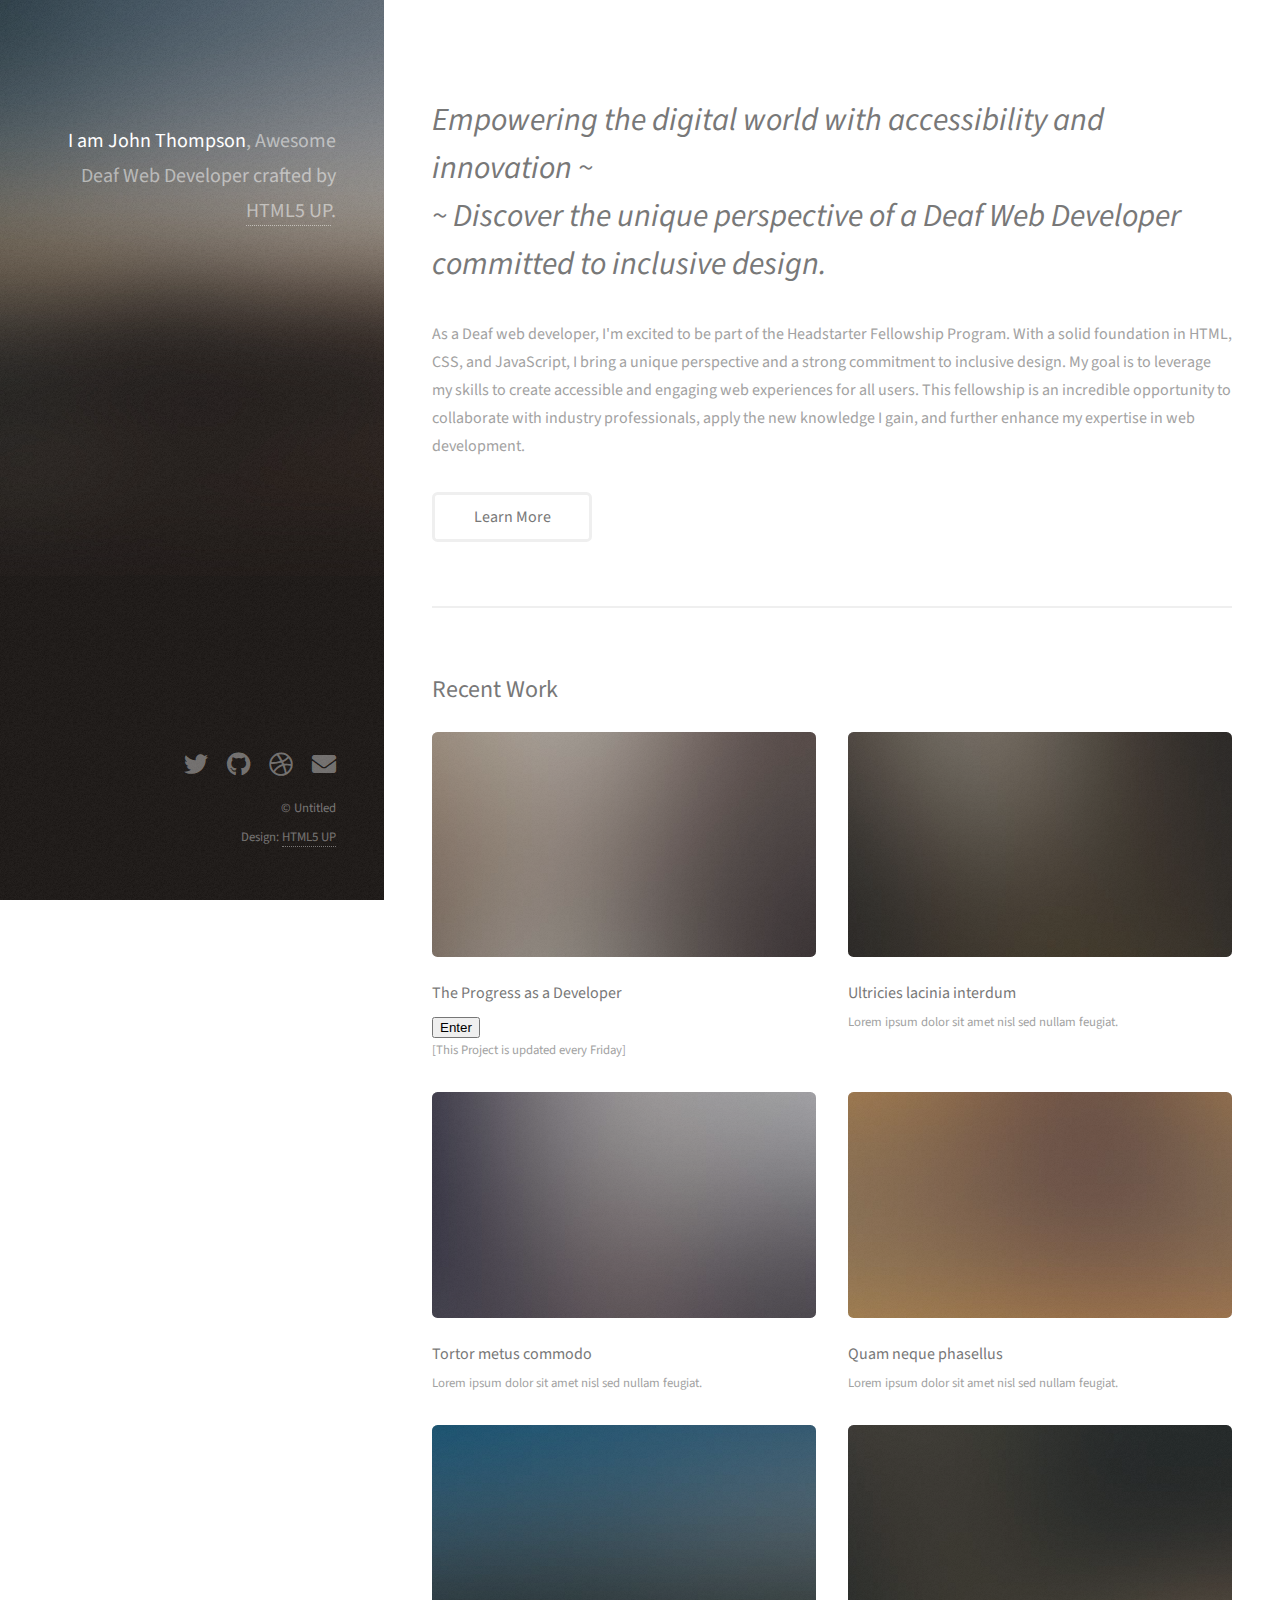
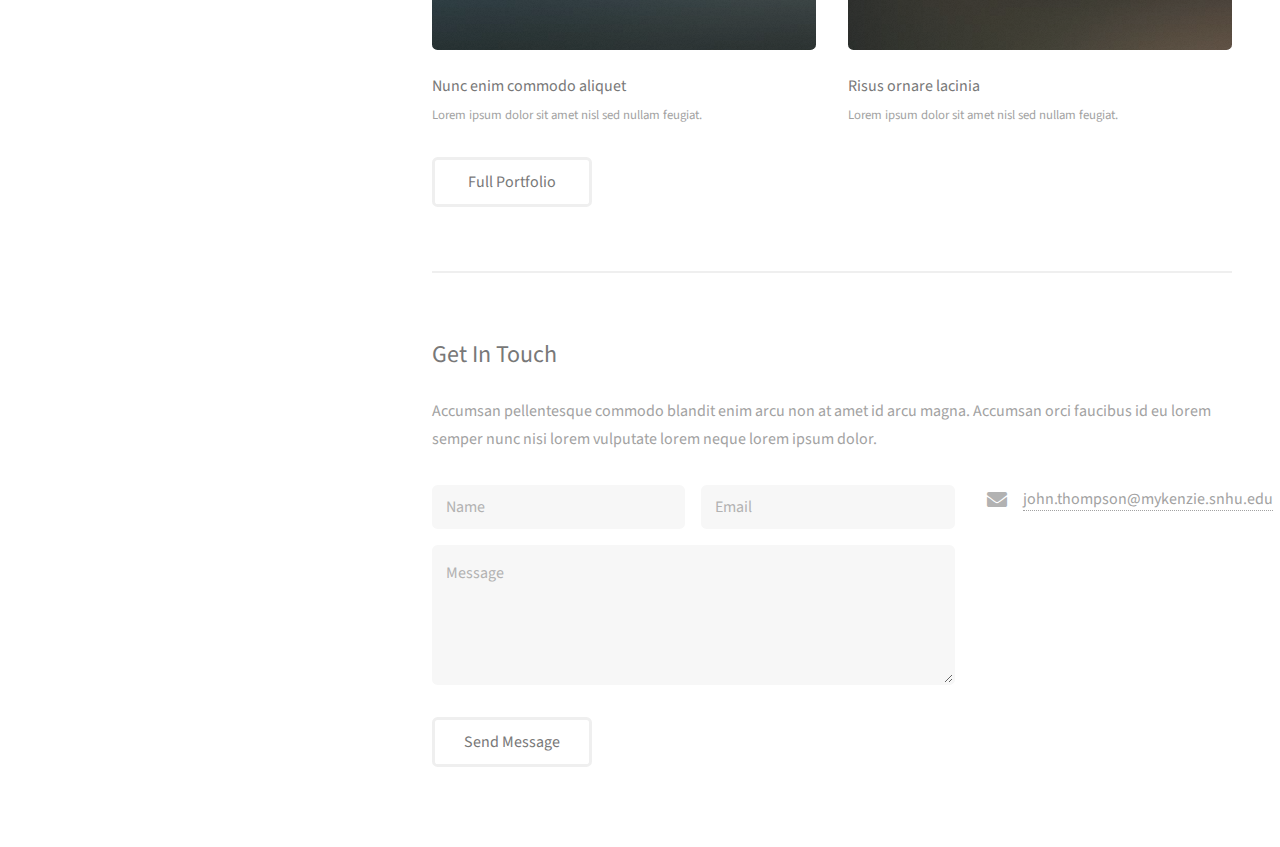
==== commit 5d2ce36f: "Update index.html" ====
--- a/index.html
+++ b/index.html
@@ -10,13 +10,22 @@
 		<meta charset="utf-8" />
 		<meta name="viewport" content="width=device-width, initial-scale=1, user-scalable=no" />
 		<link rel="stylesheet" href="assets/css/main.css" />
+		<!-- Google tag (gtag.js) -->
+<script async src="https://www.googletagmanager.com/gtag/js?id=G-FBFWTQ85N2"></script>
+<script>
+  window.dataLayer = window.dataLayer || [];
+  function gtag(){dataLayer.push(arguments);}
+  gtag('js', new Date());
+
+  gtag('config', 'G-FBFWTQ85N2');
+</script>
 	</head>
 	<body class="is-preload">
 
 		<!-- Header -->
 			<header id="header">
 				<div class="inner">
-					<a href="#" class="image avatar"><img src="images/avatar.jpg" alt="" /></a>
+					<a href="#" class="image avatar"><img src="images/Unicorn Johnny.JPG" alt="" /></a>
 					<h1><strong>I am John Thompson</strong>, Awesome Deaf Web Developer<br />
 					<br />
 					crafted by <a href="http://html5up.net">HTML5 UP</a>.</h1>
@@ -29,8 +38,8 @@
 				<!-- One -->
 					<section id="one">
 						<header class="major">
-							<h2>Empowering the digital world with accessibility and innovation ~<br />
-							~ discover the unique perspective of a Deaf Web Developer committed to inclusive design.</h2>
+							<h2><em>Empowering the digital world with accessibility and innovation ~<br />
+							~ Discover the unique perspective of a Deaf Web Developer committed to inclusive design.</em></h2>
 						</header>As a Deaf web developer, I'm excited to be part of the Headstarter Fellowship Program. With a solid foundation in HTML, CSS, and JavaScript, I bring a unique perspective and a strong commitment to inclusive design. My goal is to leverage my skills to create accessible and engaging web experiences for all users. This fellowship is an incredible opportunity to collaborate with industry professionals, apply the new knowledge I gain, and further enhance my expertise in web development.</p>
 						<ul class="actions">
 							<li><a href="#" class="button">Learn More</a></li>
@@ -42,9 +51,10 @@
 						<h2>Recent Work</h2>
 						<div class="row">
 							<article class="col-6 col-12-xsmall work-item">
-								<a href="images/fulls/01.jpg" class="image fit thumb"><img src="images/thumbs/01.jpg" alt="" /></a>
-								<h3>Magna sed consequat tempus</h3>
-								<p>Lorem ipsum dolor sit amet nisl sed nullam feugiat.</p>
+								<a href="images/fulls/01.jpg" class="image fit thumb"><img src="images/thumbs/01.jpg" alt="Nerdy Doggie's Progress" /></a>
+								<h3>The Progress as a Developer </h3>
+								<button onclick="Click">Enter</button>
+								<p>[This Project is updated every Friday]</p>
 							</article>
 							<article class="col-6 col-12-xsmall work-item">
 								<a href="images/fulls/02.jpg" class="image fit thumb"><img src="images/thumbs/02.jpg" alt="" /></a>
@@ -98,7 +108,7 @@
 								<ul class="labeled-icons">
 									<li>
 										<h3 class="icon solid fa-envelope"><span class="label">Email</span></h3>
-										<a href="#">hello@untitled.tld</a>
+										<a href="#">john.thompson@mykenzie.snhu.edu</a>
 									</li>
 								</ul>
 							</div>
@@ -449,4 +459,4 @@
 			<script src="assets/js/main.js"></script>
 
 	</body>
-</html>+</html>
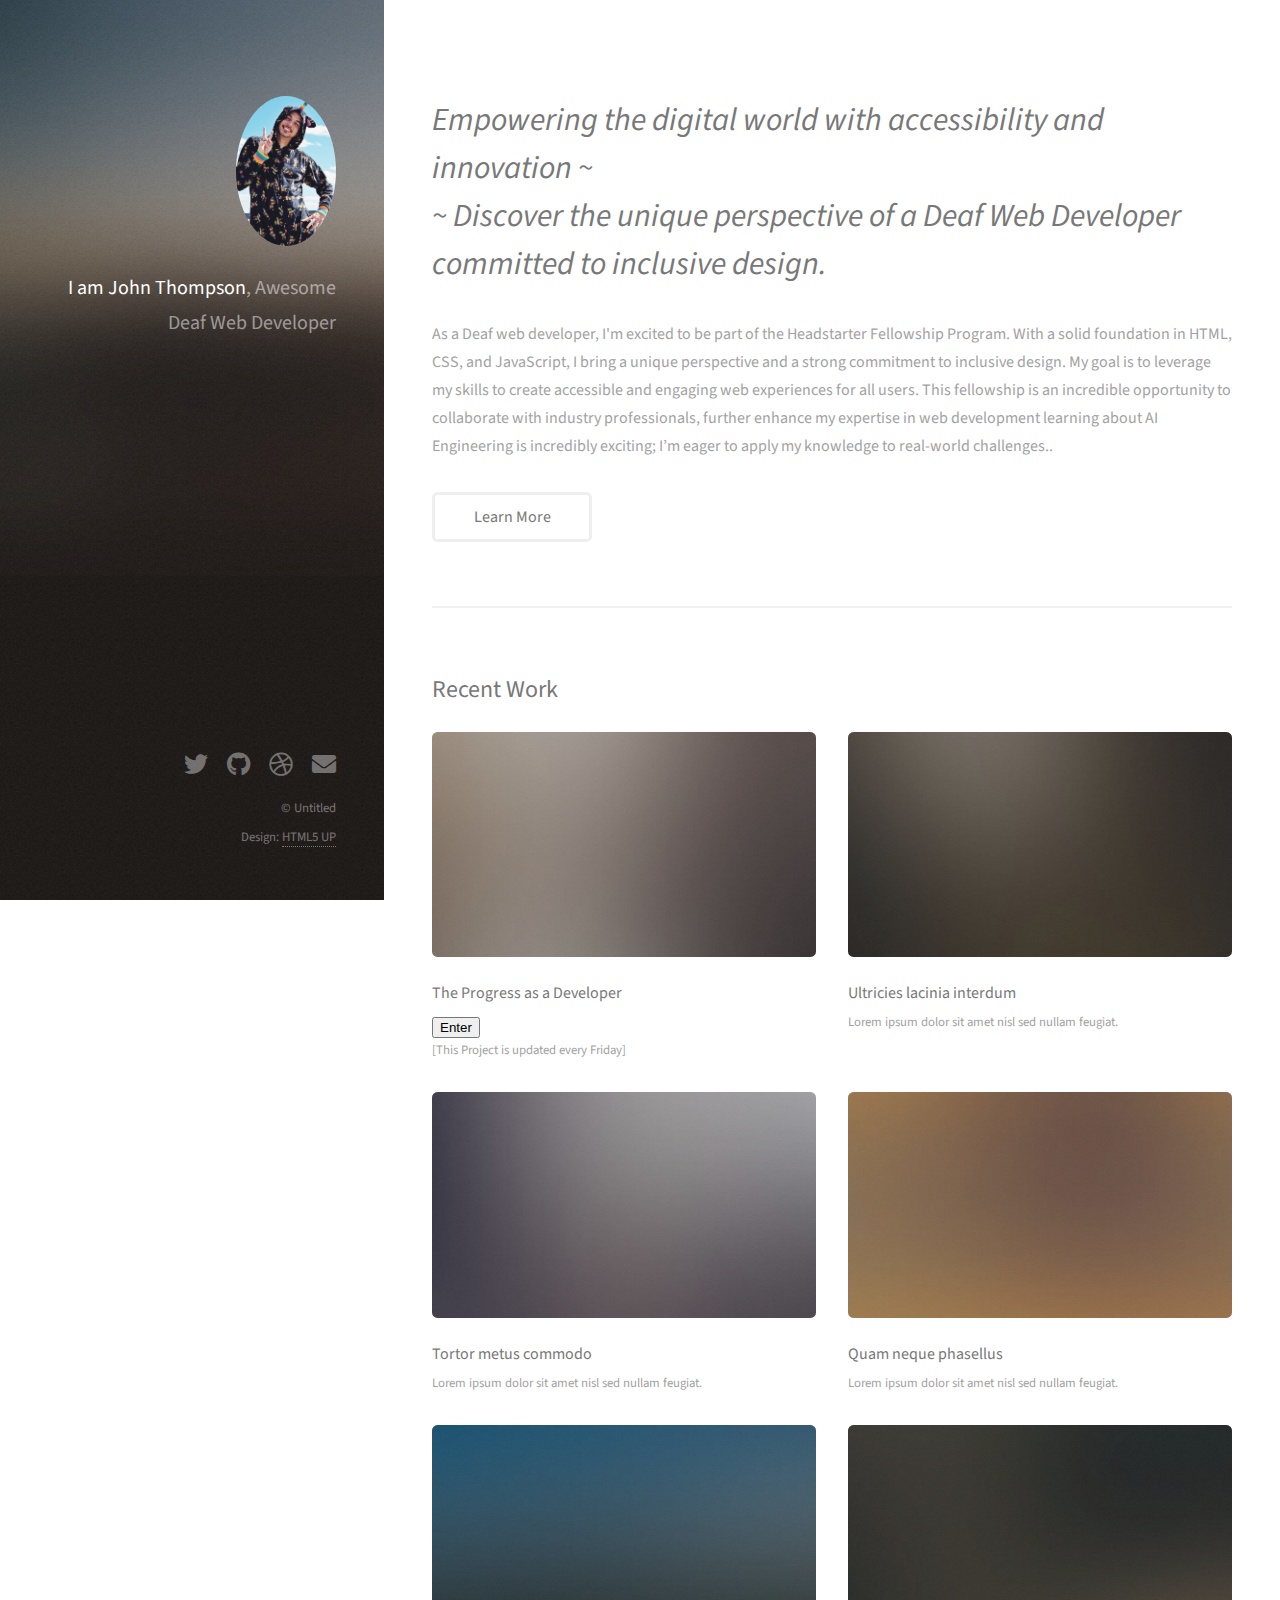
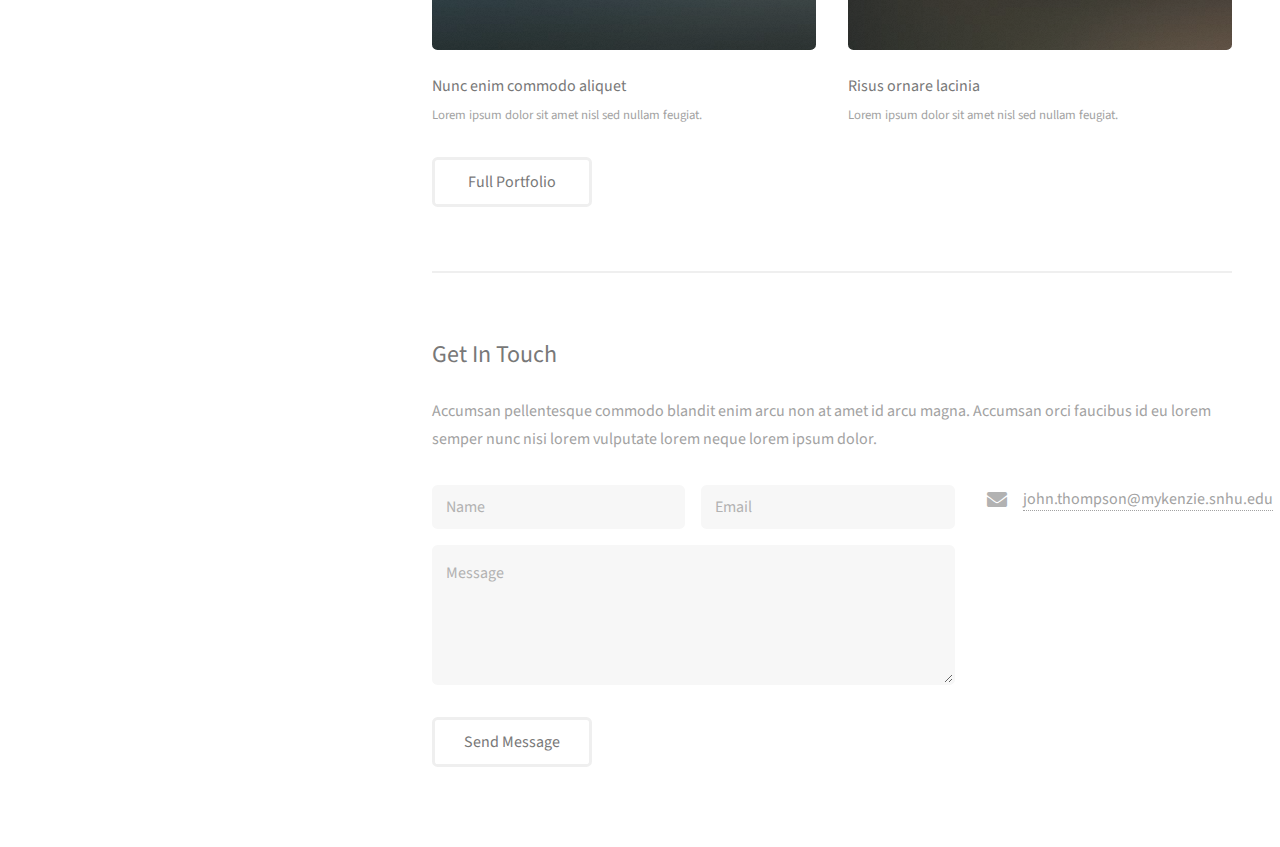
==== commit 02f44d3f: "Update index.html" ====
--- a/index.html
+++ b/index.html
@@ -27,8 +27,7 @@
 				<div class="inner">
 					<a href="#" class="image avatar"><img src="images/Unicorn Johnny.JPG" alt="" /></a>
 					<h1><strong>I am John Thompson</strong>, Awesome Deaf Web Developer<br />
-					<br />
-					crafted by <a href="http://html5up.net">HTML5 UP</a>.</h1>
+					<br /></h1>
 				</div>
 			</header>
 
@@ -40,7 +39,7 @@
 						<header class="major">
 							<h2><em>Empowering the digital world with accessibility and innovation ~<br />
 							~ Discover the unique perspective of a Deaf Web Developer committed to inclusive design.</em></h2>
-						</header>As a Deaf web developer, I'm excited to be part of the Headstarter Fellowship Program. With a solid foundation in HTML, CSS, and JavaScript, I bring a unique perspective and a strong commitment to inclusive design. My goal is to leverage my skills to create accessible and engaging web experiences for all users. This fellowship is an incredible opportunity to collaborate with industry professionals, apply the new knowledge I gain, and further enhance my expertise in web development.</p>
+						</header>As a Deaf web developer, I'm excited to be part of the Headstarter Fellowship Program. With a solid foundation in HTML, CSS, and JavaScript, I bring a unique perspective and a strong commitment to inclusive design. My goal is to leverage my skills to create accessible and engaging web experiences for all users. This fellowship is an incredible opportunity to collaborate with industry professionals, further enhance my expertise in web development learning about AI Engineering is incredibly exciting; I’m eager to apply my knowledge to real-world challenges..</p>
 						<ul class="actions">
 							<li><a href="#" class="button">Learn More</a></li>
 						</ul>
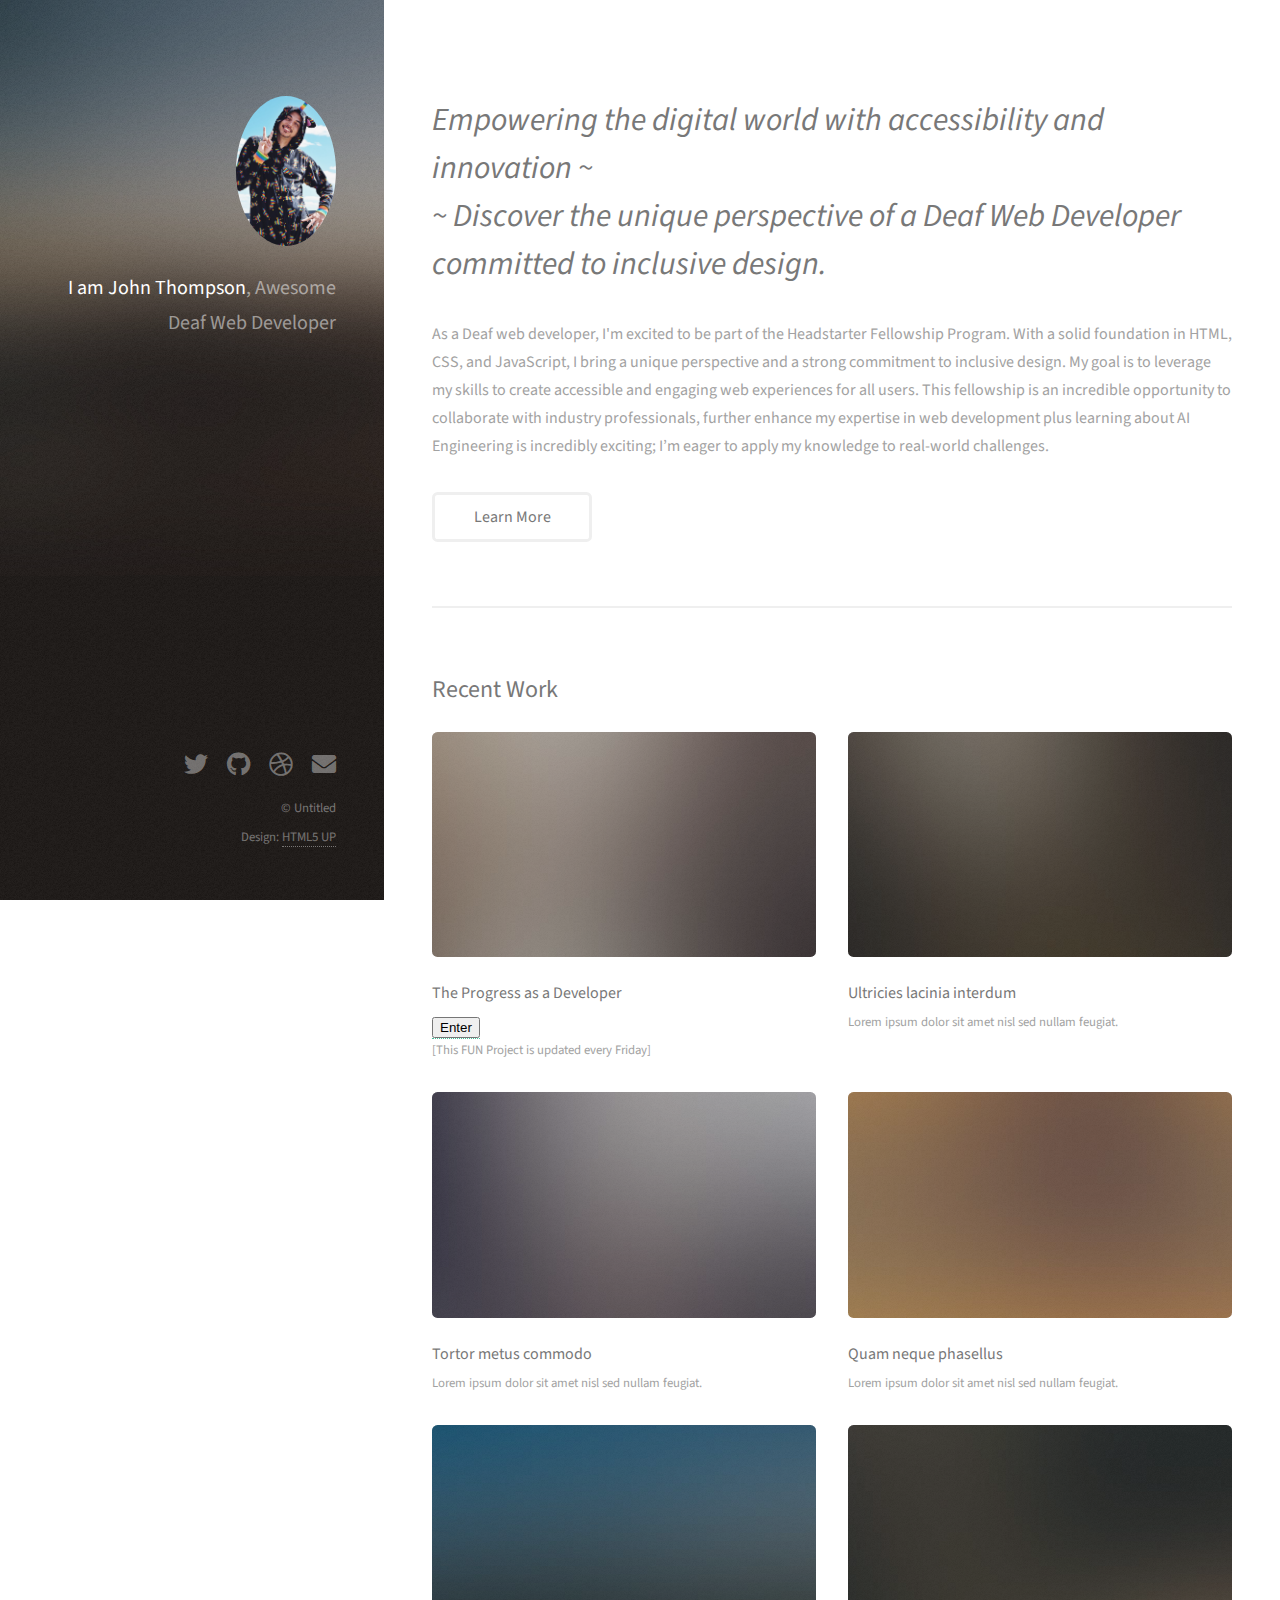
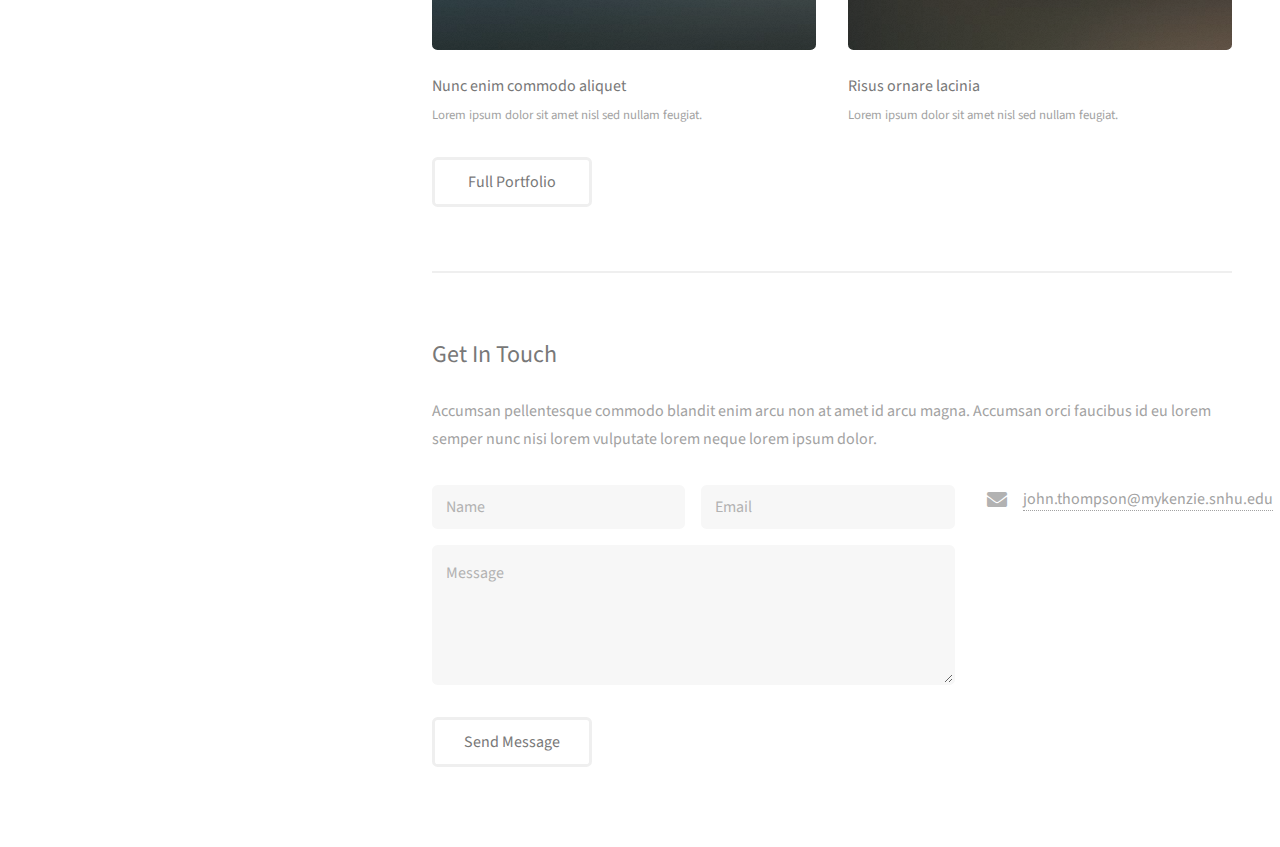
==== commit 95a9953f: "Update index.html" ====
--- a/index.html
+++ b/index.html
@@ -25,7 +25,7 @@
 		<!-- Header -->
 			<header id="header">
 				<div class="inner">
-					<a href="#" class="image avatar"><img src="images/Unicorn Johnny.JPG" alt="" /></a>
+					<a href="#" class="image avatar"><img src="images/Unicorn Johnny.JPG" alt="Me in Unicorn suit" /></a>
 					<h1><strong>I am John Thompson</strong>, Awesome Deaf Web Developer<br />
 					<br /></h1>
 				</div>
@@ -39,7 +39,7 @@
 						<header class="major">
 							<h2><em>Empowering the digital world with accessibility and innovation ~<br />
 							~ Discover the unique perspective of a Deaf Web Developer committed to inclusive design.</em></h2>
-						</header>As a Deaf web developer, I'm excited to be part of the Headstarter Fellowship Program. With a solid foundation in HTML, CSS, and JavaScript, I bring a unique perspective and a strong commitment to inclusive design. My goal is to leverage my skills to create accessible and engaging web experiences for all users. This fellowship is an incredible opportunity to collaborate with industry professionals, further enhance my expertise in web development learning about AI Engineering is incredibly exciting; I’m eager to apply my knowledge to real-world challenges..</p>
+						</header>As a Deaf web developer, I'm excited to be part of the Headstarter Fellowship Program. With a solid foundation in HTML, CSS, and JavaScript, I bring a unique perspective and a strong commitment to inclusive design. My goal is to leverage my skills to create accessible and engaging web experiences for all users. This fellowship is an incredible opportunity to collaborate with industry professionals, further enhance my expertise in web development plus learning about AI Engineering is incredibly exciting; I’m eager to apply my knowledge to real-world challenges.</p>
 						<ul class="actions">
 							<li><a href="#" class="button">Learn More</a></li>
 						</ul>
@@ -52,8 +52,10 @@
 							<article class="col-6 col-12-xsmall work-item">
 								<a href="images/fulls/01.jpg" class="image fit thumb"><img src="images/thumbs/01.jpg" alt="Nerdy Doggie's Progress" /></a>
 								<h3>The Progress as a Developer </h3>
-								<button onclick="Click">Enter</button>
-								<p>[This Project is updated every Friday]</p>
+								<a href="Progress/index.html" target="_blank">
+								<button>Enter</button>
+							</a>
+								<p>[This FUN Project is updated every Friday]</p>
 							</article>
 							<article class="col-6 col-12-xsmall work-item">
 								<a href="images/fulls/02.jpg" class="image fit thumb"><img src="images/thumbs/02.jpg" alt="" /></a>
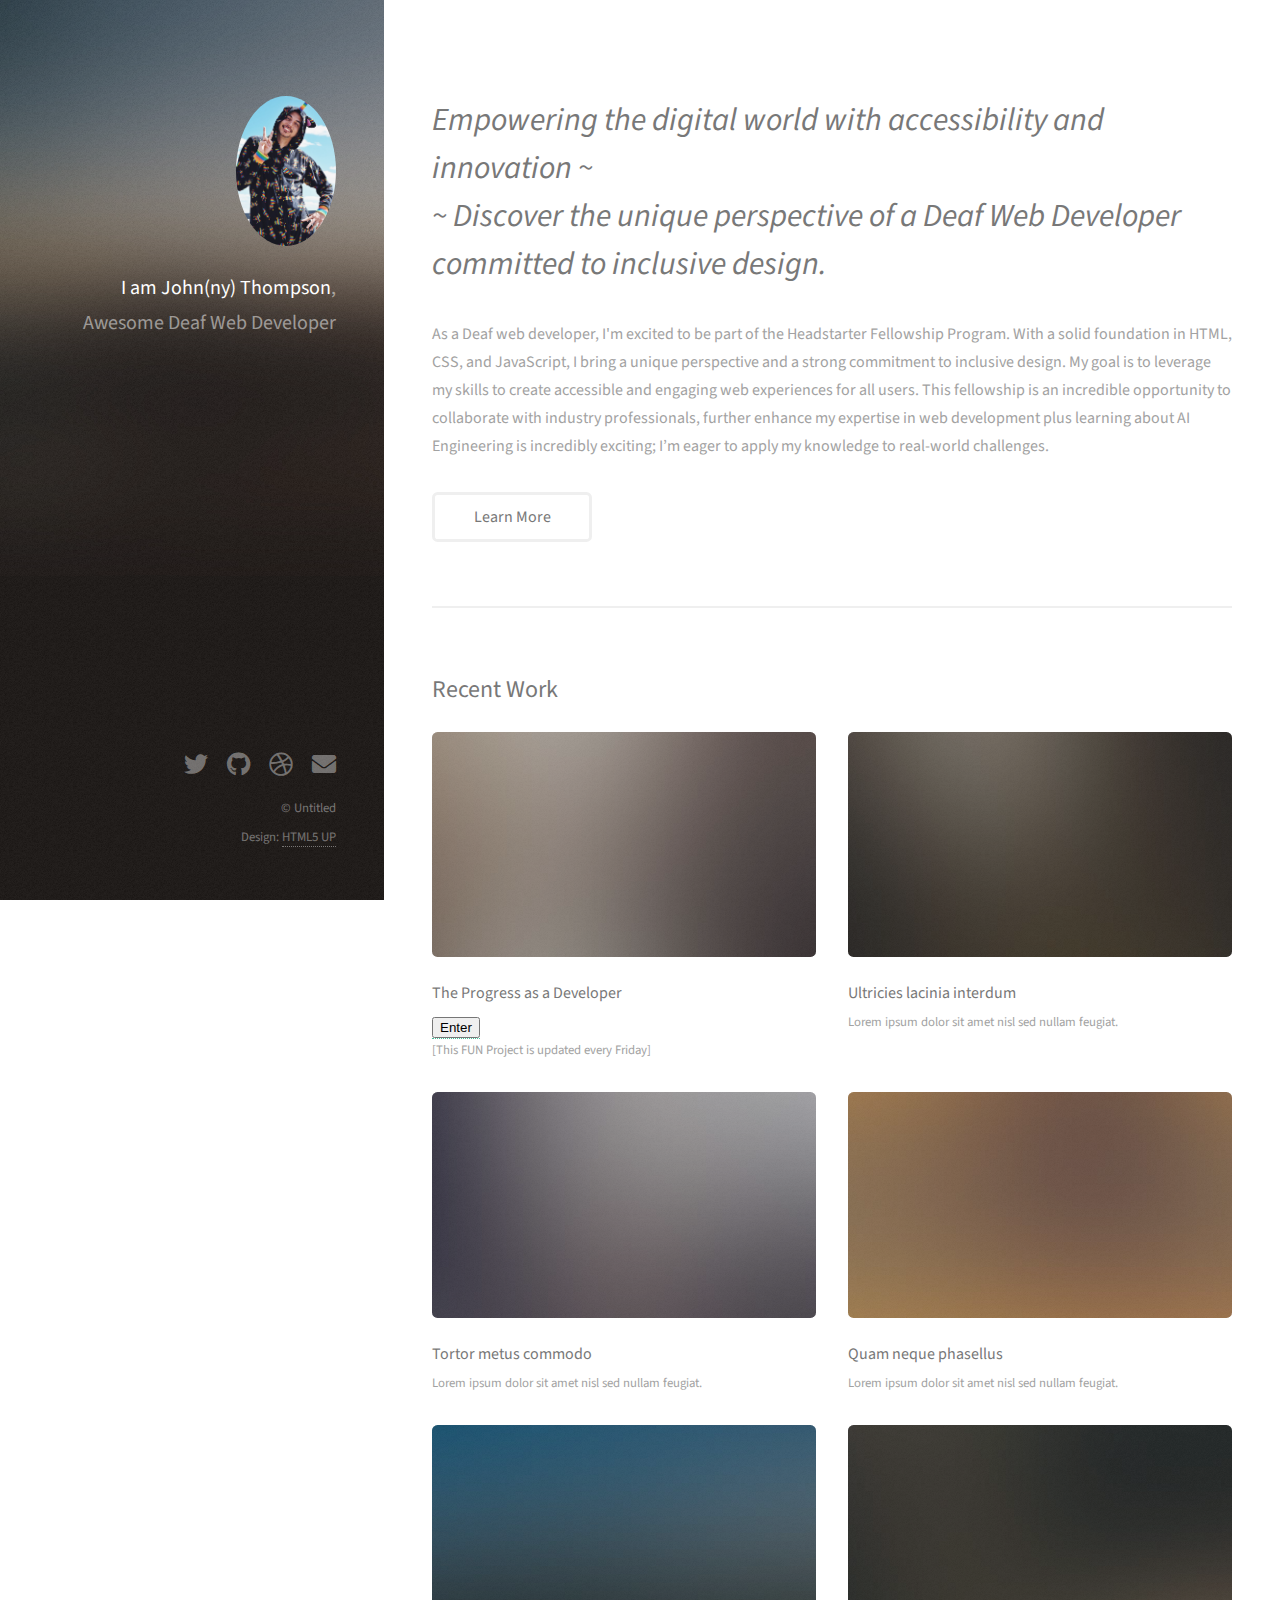
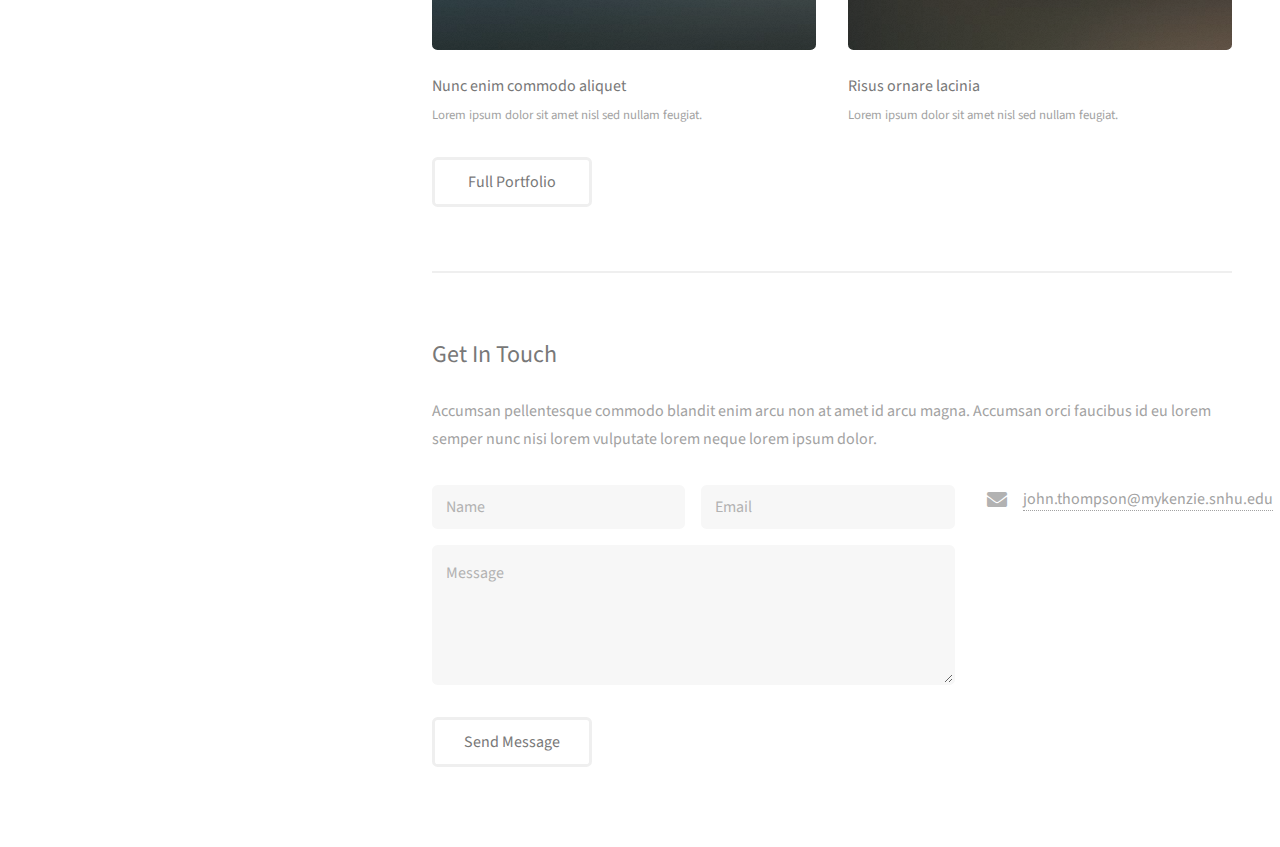
==== commit 76a32593: "Update index.html" ====
--- a/index.html
+++ b/index.html
@@ -26,7 +26,7 @@
 			<header id="header">
 				<div class="inner">
 					<a href="#" class="image avatar"><img src="images/Unicorn Johnny.JPG" alt="Me in Unicorn suit" /></a>
-					<h1><strong>I am John Thompson</strong>, Awesome Deaf Web Developer<br />
+					<h1><strong>I am John(ny) Thompson</strong>, Awesome Deaf Web Developer<br />
 					<br /></h1>
 				</div>
 			</header>
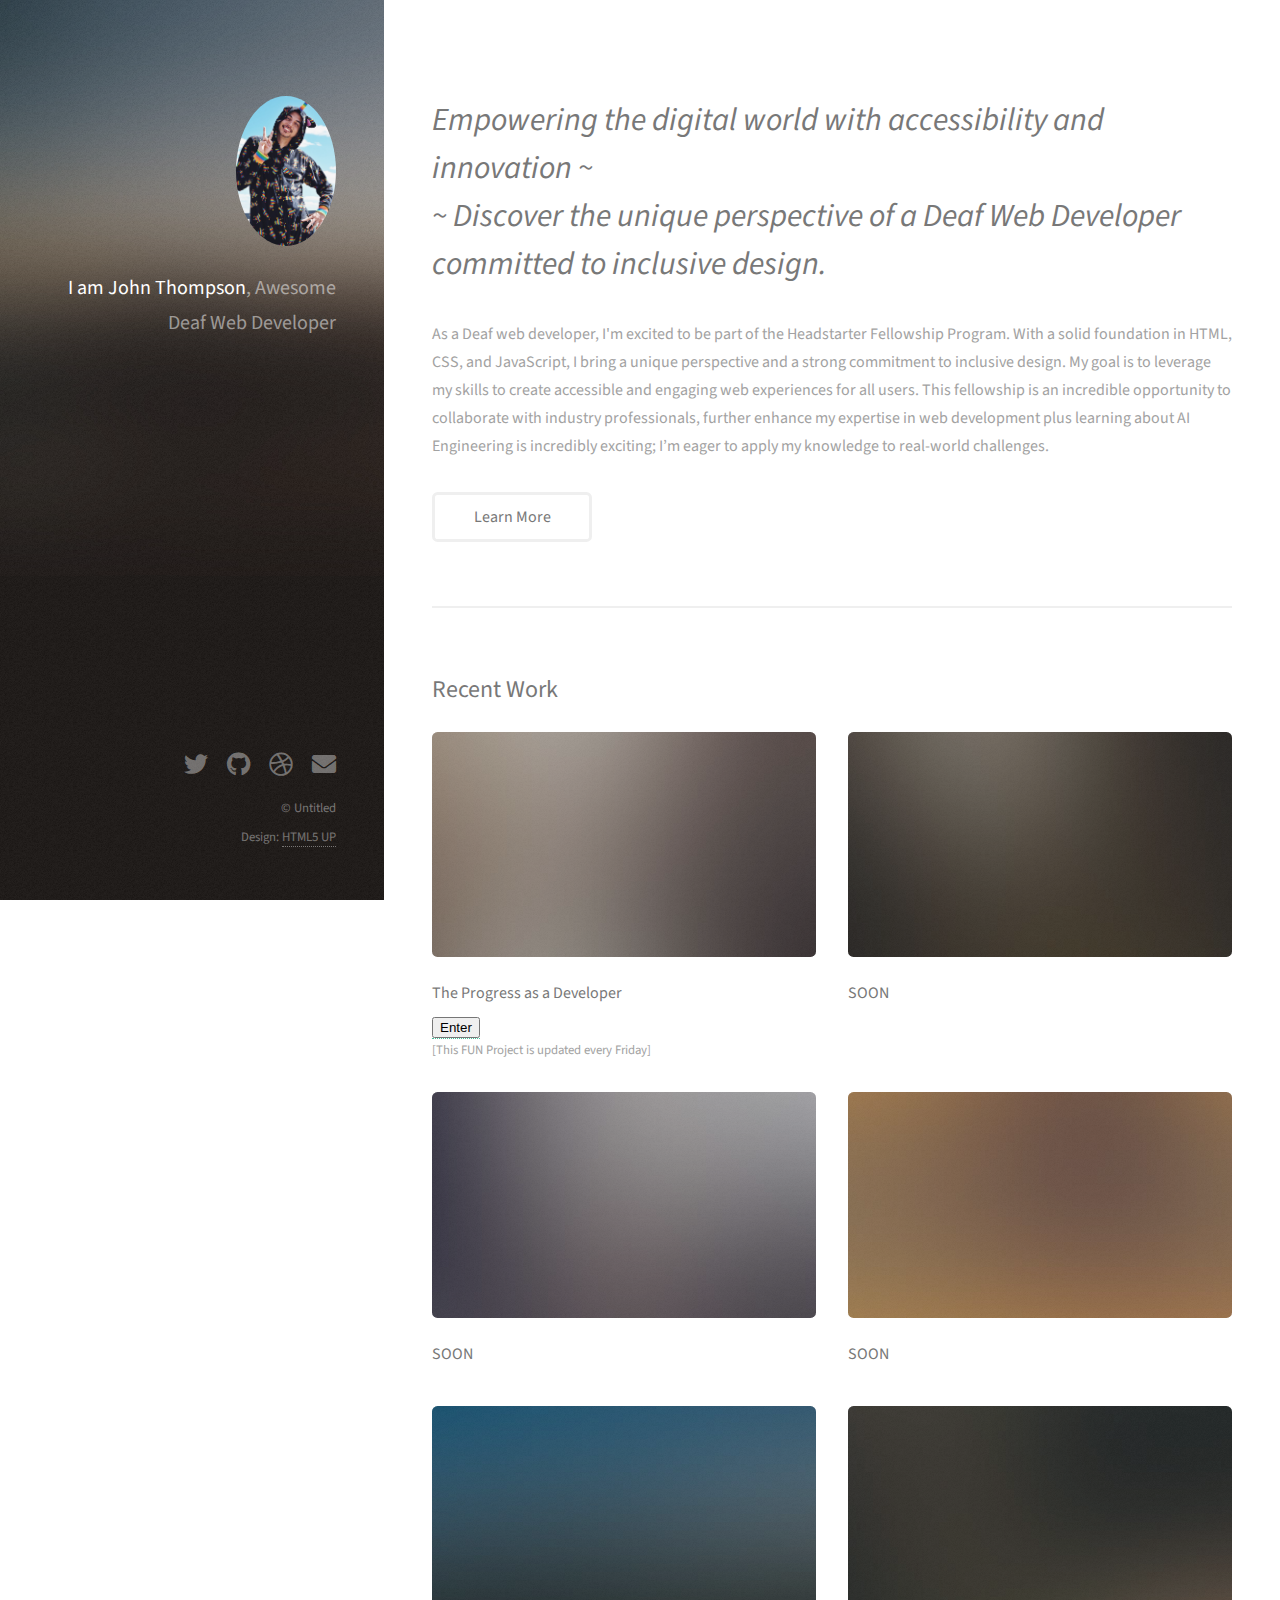
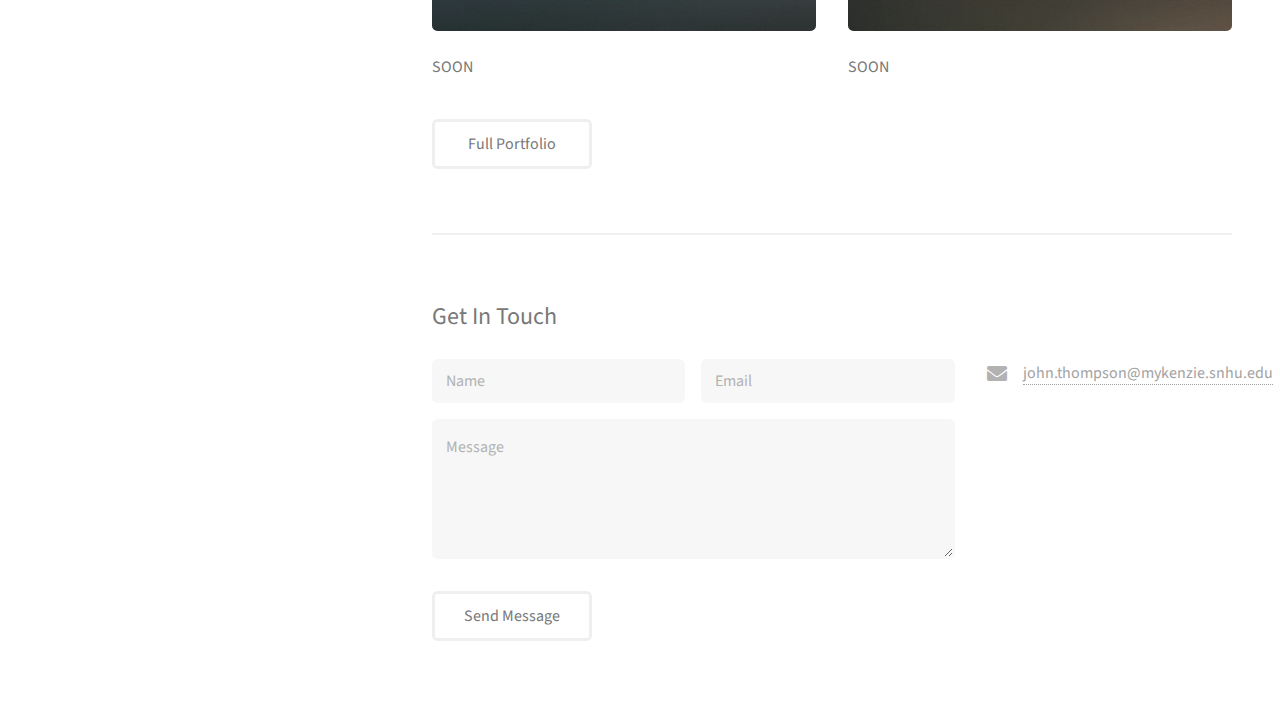
==== commit 9137cc88: "Update index.html" ====
--- a/index.html
+++ b/index.html
@@ -26,7 +26,7 @@
 			<header id="header">
 				<div class="inner">
 					<a href="#" class="image avatar"><img src="images/Unicorn Johnny.JPG" alt="Me in Unicorn suit" /></a>
-					<h1><strong>I am John(ny) Thompson</strong>, Awesome Deaf Web Developer<br />
+					<h1><strong>I am John Thompson</strong>, Awesome Deaf Web Developer<br />
 					<br /></h1>
 				</div>
 			</header>
@@ -59,28 +59,28 @@
 							</article>
 							<article class="col-6 col-12-xsmall work-item">
 								<a href="images/fulls/02.jpg" class="image fit thumb"><img src="images/thumbs/02.jpg" alt="" /></a>
-								<h3>Ultricies lacinia interdum</h3>
-								<p>Lorem ipsum dolor sit amet nisl sed nullam feugiat.</p>
+								<h3>SOON</h3>
+								<p></p>
 							</article>
 							<article class="col-6 col-12-xsmall work-item">
 								<a href="images/fulls/03.jpg" class="image fit thumb"><img src="images/thumbs/03.jpg" alt="" /></a>
-								<h3>Tortor metus commodo</h3>
-								<p>Lorem ipsum dolor sit amet nisl sed nullam feugiat.</p>
+								<h3>SOON</h3>
+								<p></p>
 							</article>
 							<article class="col-6 col-12-xsmall work-item">
 								<a href="images/fulls/04.jpg" class="image fit thumb"><img src="images/thumbs/04.jpg" alt="" /></a>
-								<h3>Quam neque phasellus</h3>
-								<p>Lorem ipsum dolor sit amet nisl sed nullam feugiat.</p>
+								<h3>SOON</h3>
+								<p></p>
 							</article>
 							<article class="col-6 col-12-xsmall work-item">
 								<a href="images/fulls/05.jpg" class="image fit thumb"><img src="images/thumbs/05.jpg" alt="" /></a>
-								<h3>Nunc enim commodo aliquet</h3>
-								<p>Lorem ipsum dolor sit amet nisl sed nullam feugiat.</p>
+								<h3>SOON</h3>
+								<p></p>
 							</article>
 							<article class="col-6 col-12-xsmall work-item">
 								<a href="images/fulls/06.jpg" class="image fit thumb"><img src="images/thumbs/06.jpg" alt="" /></a>
-								<h3>Risus ornare lacinia</h3>
-								<p>Lorem ipsum dolor sit amet nisl sed nullam feugiat.</p>
+								<h3>SOON</h3>
+								<p></p>
 							</article>
 						</div>
 						<ul class="actions">
@@ -91,7 +91,6 @@
 				<!-- Three -->
 					<section id="three">
 						<h2>Get In Touch</h2>
-						<p>Accumsan pellentesque commodo blandit enim arcu non at amet id arcu magna. Accumsan orci faucibus id eu lorem semper nunc nisi lorem vulputate lorem neque lorem ipsum dolor.</p>
 						<div class="row">
 							<div class="col-8 col-12-small">
 								<form method="post" action="#">
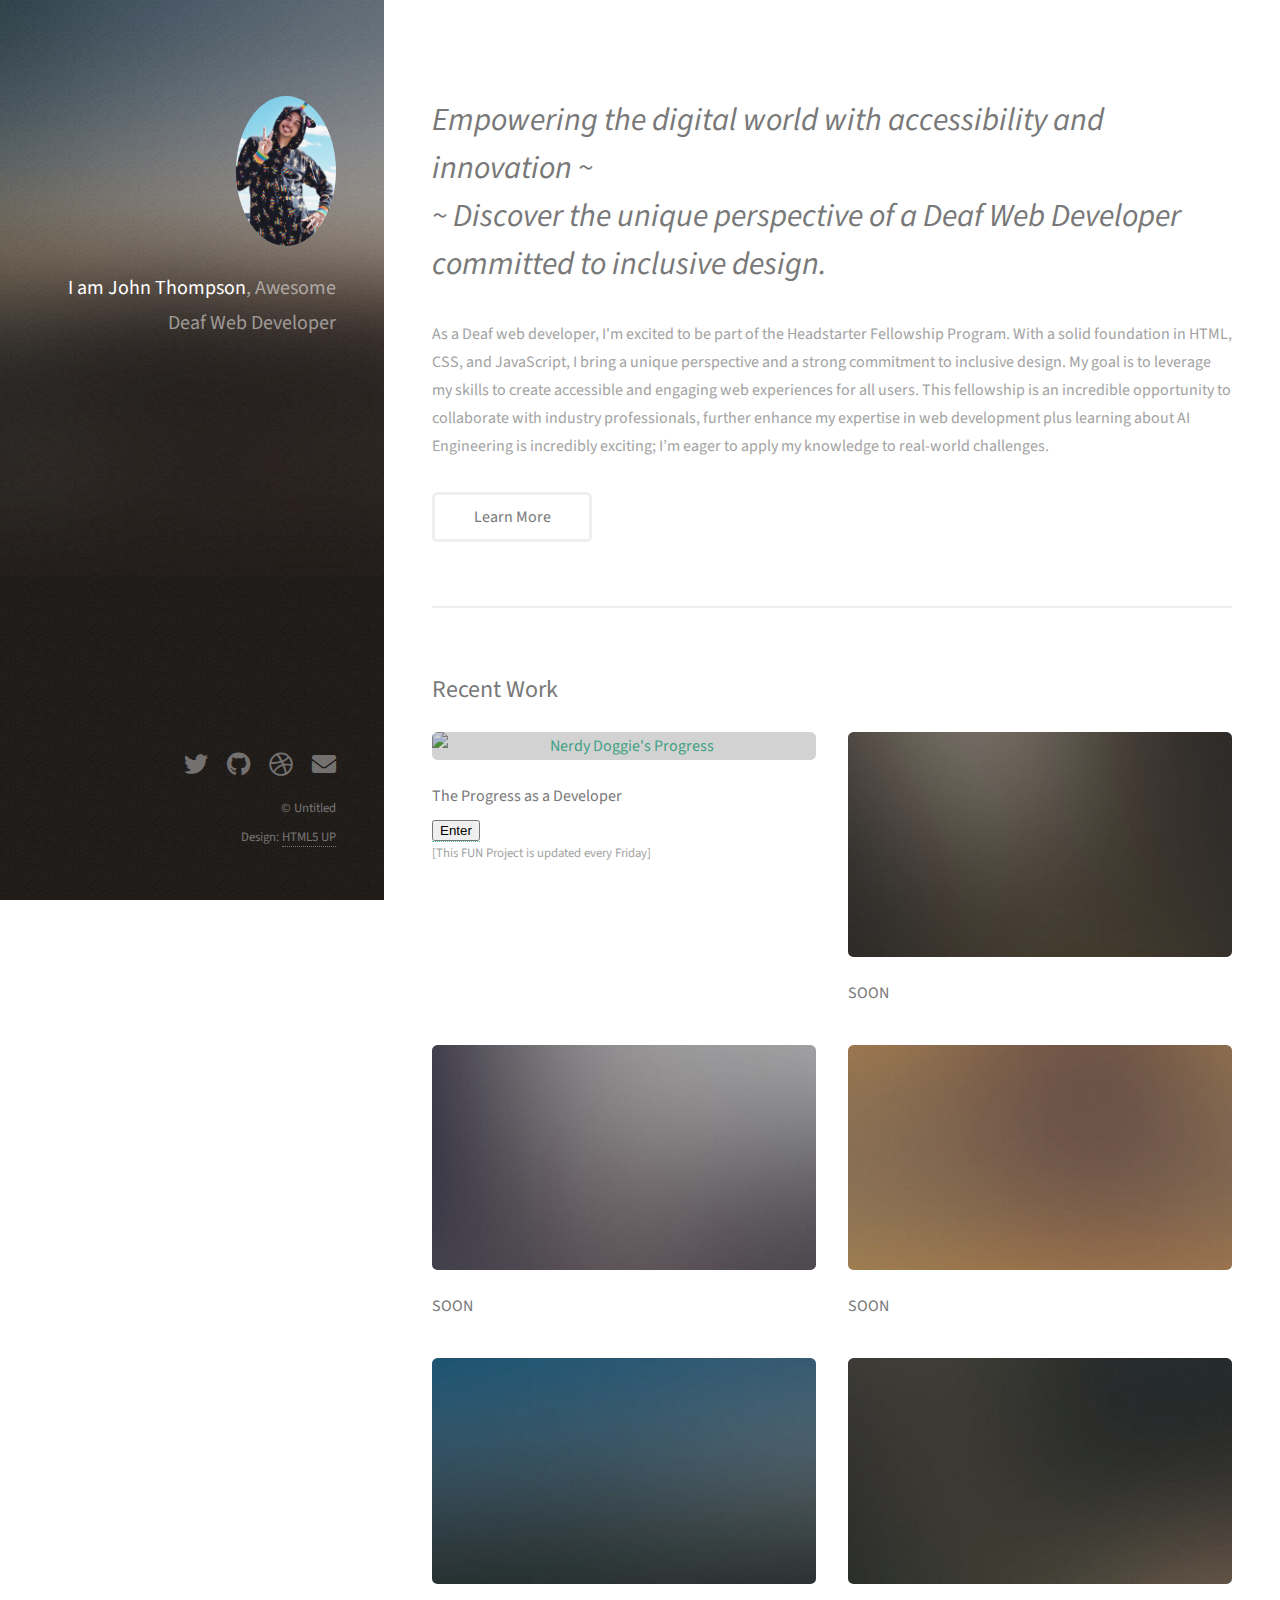
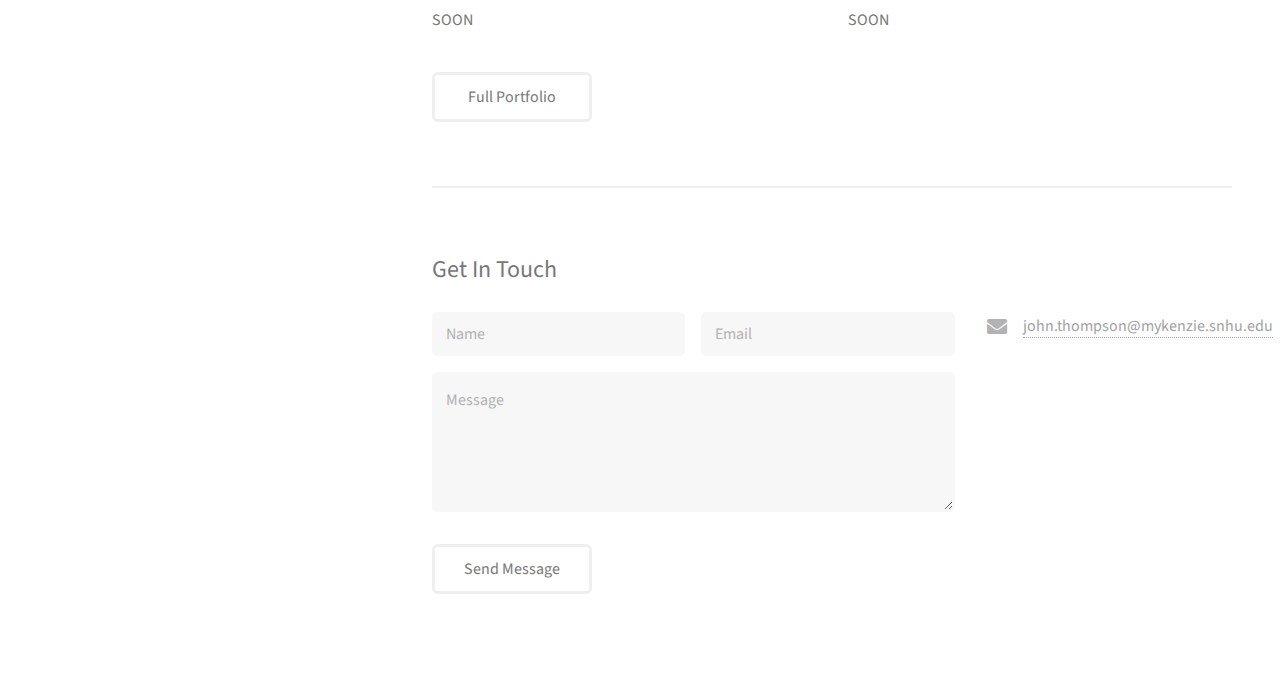
==== commit c95a780b: "Update index.html" ====
--- a/index.html
+++ b/index.html
@@ -50,7 +50,7 @@
 						<h2>Recent Work</h2>
 						<div class="row">
 							<article class="col-6 col-12-xsmall work-item">
-								<a href="images/fulls/01.jpg" class="image fit thumb"><img src="images/thumbs/01.jpg" alt="Nerdy Doggie's Progress" /></a>
+								<a href="images/codinga.jpg" class="image fit thumb"><img src="images/codinga.jpg" alt="Nerdy Doggie's Progress" /></a>
 								<h3>The Progress as a Developer </h3>
 								<a href="Progress/index.html" target="_blank">
 								<button>Enter</button>
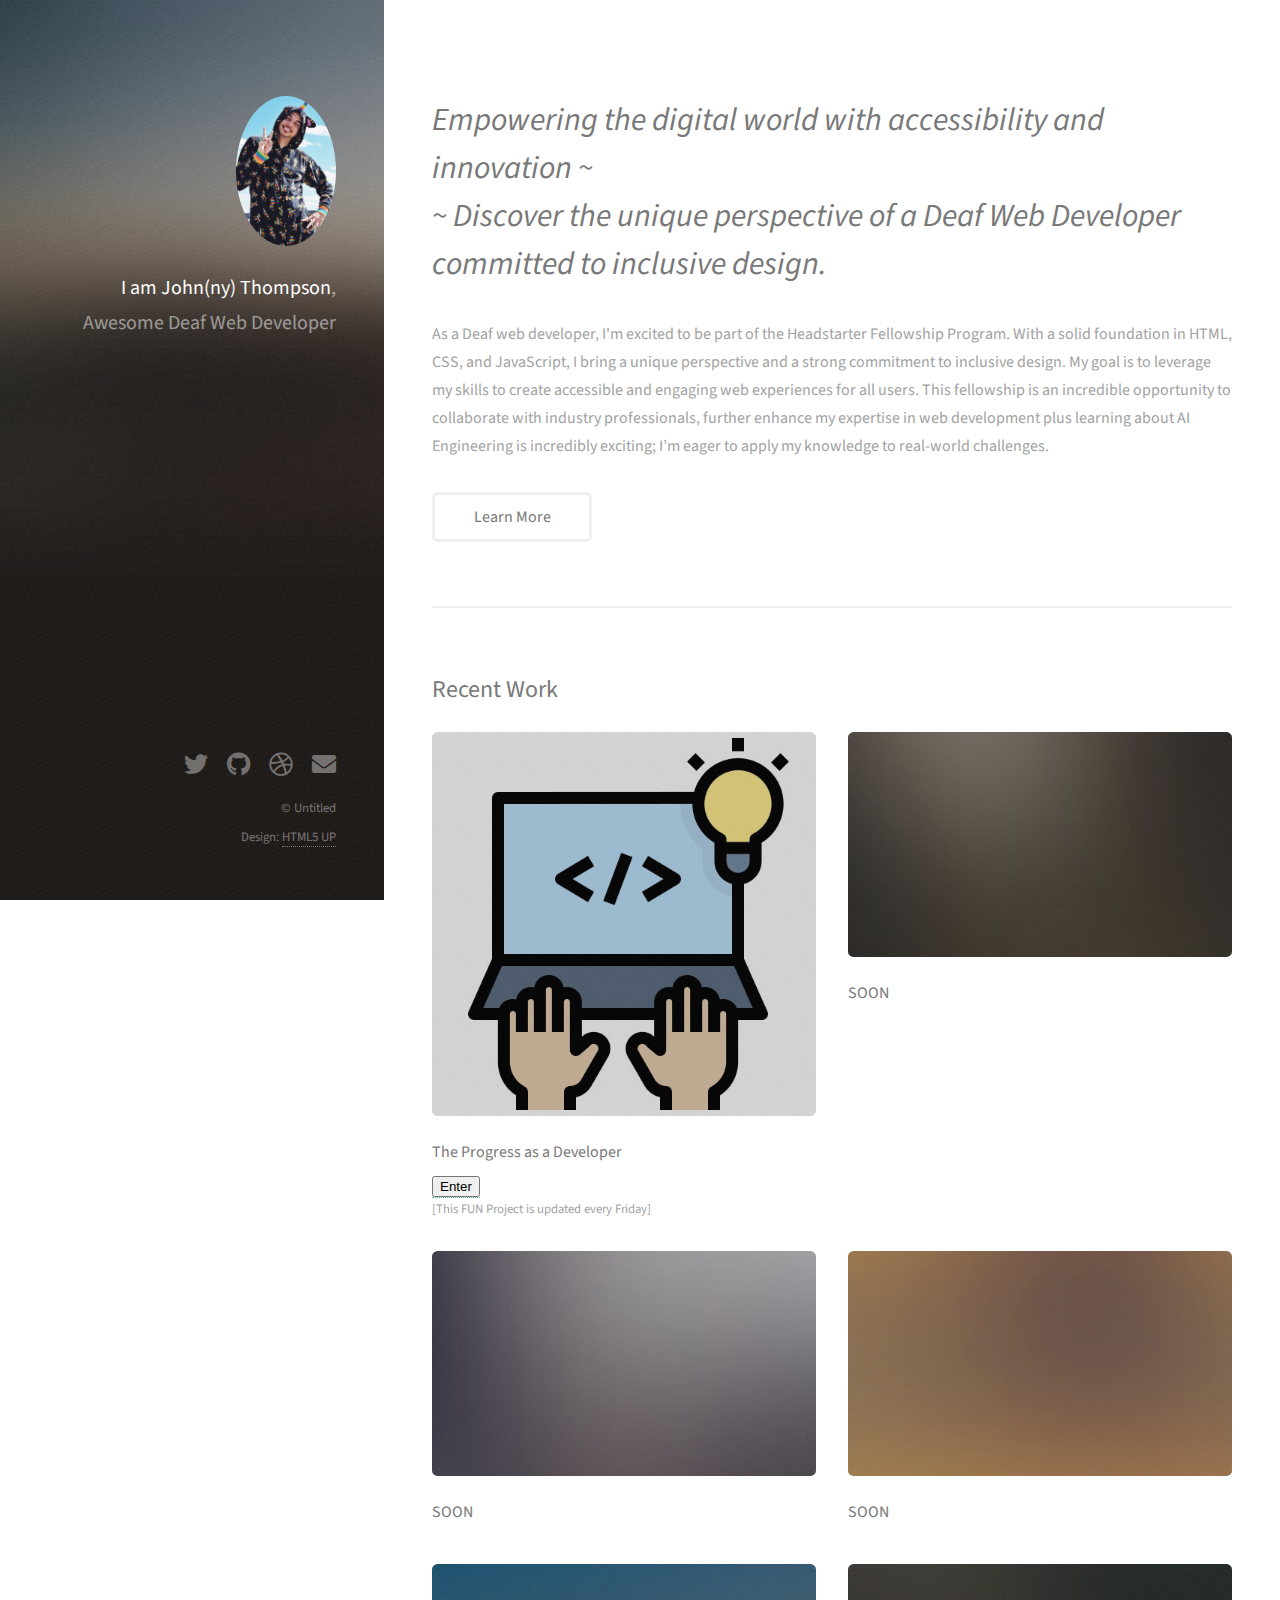
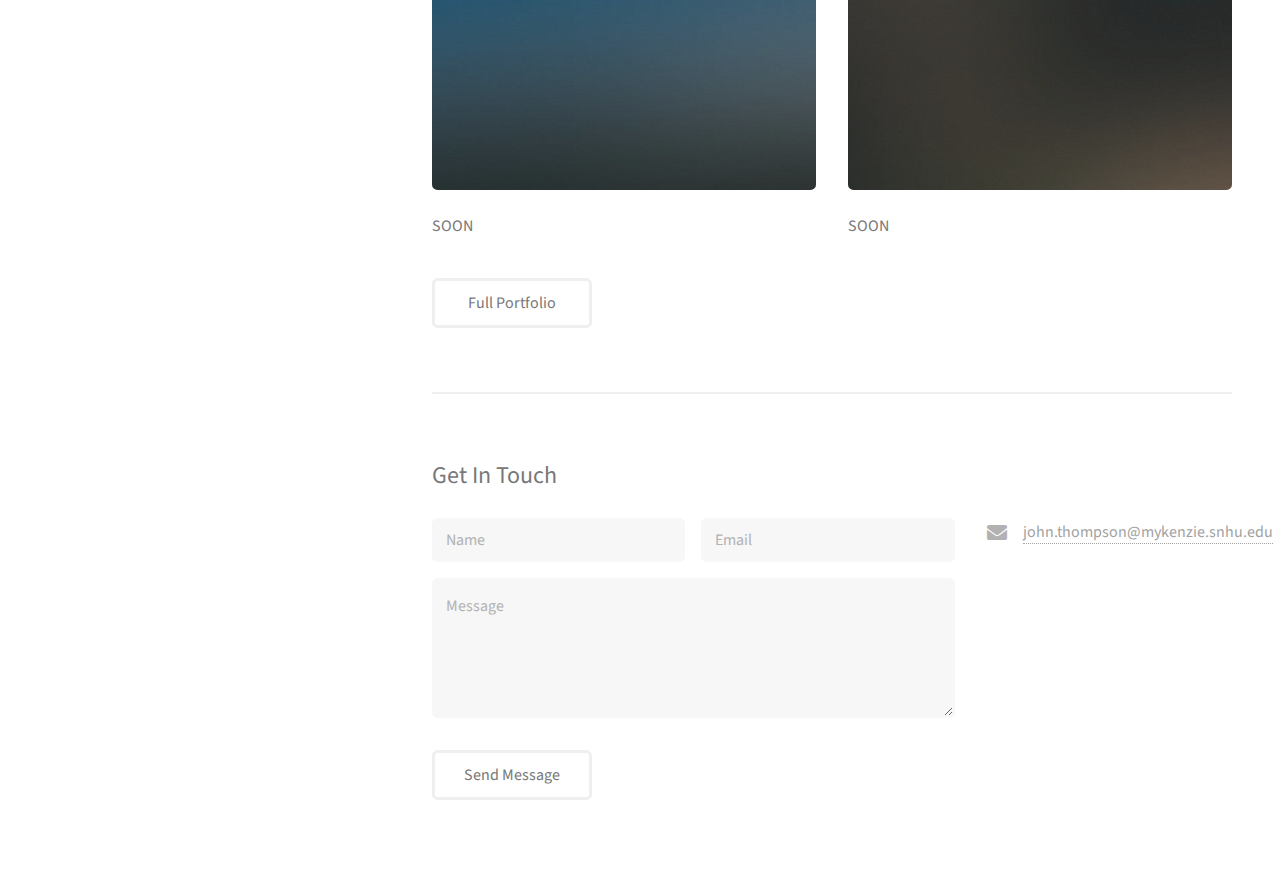
==== commit 8908f48c: "Update index.html" ====
--- a/index.html
+++ b/index.html
@@ -26,7 +26,7 @@
 			<header id="header">
 				<div class="inner">
 					<a href="#" class="image avatar"><img src="images/Unicorn Johnny.JPG" alt="Me in Unicorn suit" /></a>
-					<h1><strong>I am John Thompson</strong>, Awesome Deaf Web Developer<br />
+					<h1><strong>I am John(ny) Thompson</strong>, Awesome Deaf Web Developer<br />
 					<br /></h1>
 				</div>
 			</header>
